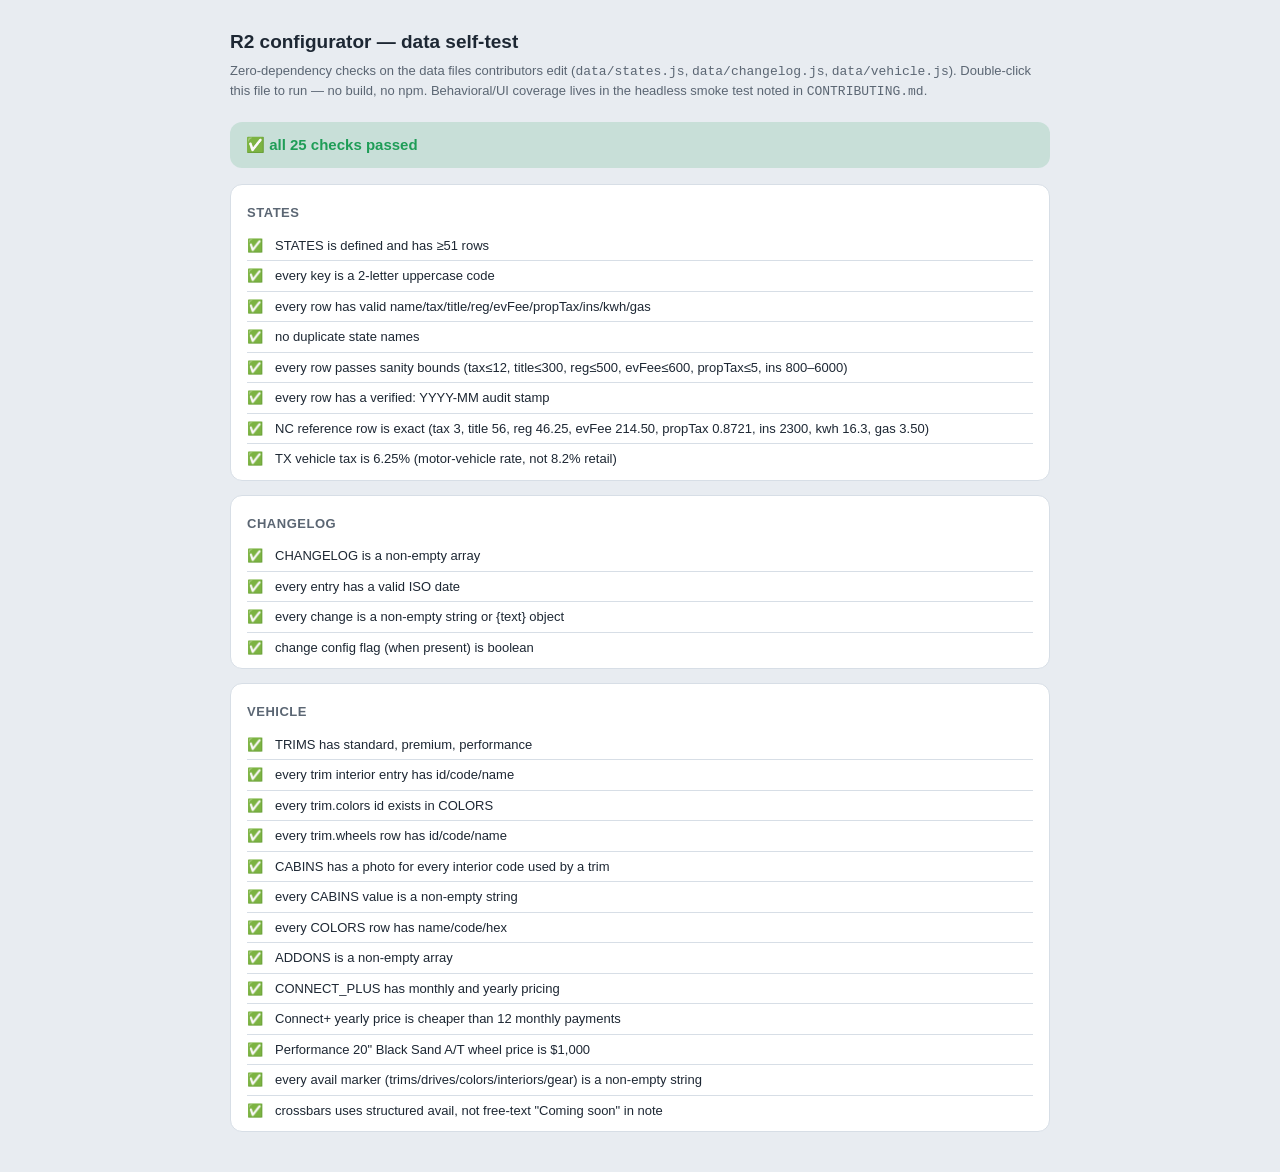
==== tests/selftest.html @ 48b09791 "Merge July 5 changelog into one section with inline "Config" tags Collapse the three 2026-07-05 entr" ====
<!doctype html>
<html lang="en">
<head>
<meta charset="utf-8">
<meta name="viewport" content="width=device-width, initial-scale=1">
<title>R2 configurator — data self-test</title>
<style>
  :root{--bg:#e8ecf1;--panel:#fff;--ink:#1d2733;--muted:#5b6673;--line:#d7dee6;--good:#1f9d57;--bad:#d6453f;--r:12px}
  @media (prefers-color-scheme:dark){:root{--bg:#0e1319;--panel:#161c24;--ink:#e6ecf2;--muted:#9aa7b4;--line:#2a333e;--good:#3cc274;--bad:#e8635d}}
  *{box-sizing:border-box}
  body{margin:0;background:var(--bg);color:var(--ink);font:14px/1.5 -apple-system,BlinkMacSystemFont,"Segoe UI",Roboto,Helvetica,Arial,sans-serif;padding:28px}
  .wrap{max-width:820px;margin:0 auto}
  h1{font-size:19px;margin:0 0 4px}
  .sub{color:var(--muted);font-size:13px;margin:0 0 20px}
  #summary{font-weight:700;font-size:15px;padding:12px 16px;border-radius:var(--r);margin-bottom:16px}
  #summary.ok{background:color-mix(in srgb,var(--good) 16%,transparent);color:var(--good)}
  #summary.bad{background:color-mix(in srgb,var(--bad) 16%,transparent);color:var(--bad)}
  .grp{background:var(--panel);border:1px solid var(--line);border-radius:var(--r);padding:6px 16px;margin-bottom:14px}
  .grp h2{font-size:13px;text-transform:uppercase;letter-spacing:.04em;color:var(--muted);margin:12px 0 8px}
  .row{display:flex;gap:10px;padding:5px 0;border-top:1px solid var(--line);font-size:13px}
  .row:first-of-type{border-top:none}
  .ic{flex:0 0 18px}
  .row.f .msg{color:var(--bad)}
  .msg small{color:var(--muted)}
</style>
</head>
<body>
<div class="wrap">
  <h1>R2 configurator — data self-test</h1>
  <p class="sub">Zero-dependency checks on the data files contributors edit (<code>data/states.js</code>, <code>data/changelog.js</code>, <code>data/vehicle.js</code>). Double-click this file to run — no build, no npm. Behavioral/UI coverage lives in the headless smoke test noted in <code>CONTRIBUTING.md</code>.</p>
  <div id="summary">Running…</div>
  <div id="out"></div>
</div>

<!-- Load the real data files as classic scripts (same as the app does) -->
<script src="../data/vehicle.js"></script>
<script src="../data/states.js"></script>
<script src="../data/changelog.js"></script>
<script>
(function(){
  var out=document.getElementById('out'), sum=document.getElementById('summary');
  var groups={}, pass=0, fail=0;
  function grp(name){ if(!groups[name]){ var d=document.createElement('div'); d.className='grp';
    var h=document.createElement('h2'); h.textContent=name; d.appendChild(h); out.appendChild(d); groups[name]=d; } return groups[name]; }
  function t(group, name, cond, detail){
    var okv=!!cond; okv?pass++:fail++;
    var r=document.createElement('div'); r.className='row'+(okv?'':' f');
    r.innerHTML='<span class="ic">'+(okv?'✅':'❌')+'</span><span class="msg">'+name+(detail&&!okv?' <small>['+detail+']</small>':'')+'</span>';
    grp(group).appendChild(r);
  }
  var isNum=function(x){return typeof x==='number'&&isFinite(x);};

  /* ---------- STATES (the crowdsourced PR surface) ---------- */
  try{
    var codes=Object.keys(STATES);
    t('States','STATES is defined and has ≥51 rows', typeof STATES==='object'&&codes.length>=51, codes.length+' rows');
    var badKey=codes.filter(function(c){return !/^[A-Z]{2}$/.test(c);});
    t('States','every key is a 2-letter uppercase code', badKey.length===0, badKey.join(','));
    var seenNames={}, dupes=[];
    var fieldFail=[];
    codes.forEach(function(c){
      var r=STATES[c]||{};
      var okFields = typeof r.name==='string'&&r.name.length>0 &&
        isNum(r.tax)&&r.tax>=0&&r.tax<=15 && isNum(r.title)&&r.title>=0 &&
        isNum(r.reg)&&r.reg>=0 && isNum(r.evFee)&&r.evFee>=0 &&
        isNum(r.propTax)&&r.propTax>=0 && isNum(r.ins)&&r.ins>0 &&
        isNum(r.kwh)&&r.kwh>=8&&r.kwh<=50 && isNum(r.gas)&&r.gas>=2&&r.gas<=7;
      if(!okFields) fieldFail.push(c);
      if(r.name){ if(seenNames[r.name]) dupes.push(r.name); seenNames[r.name]=1; }
    });
    t('States','every row has valid name/tax/title/reg/evFee/propTax/ins/kwh/gas', fieldFail.length===0, 'bad: '+fieldFail.join(','));
    t('States','no duplicate state names', dupes.length===0, dupes.join(','));
    /* cross-field sanity bounds — catch transposed digits from audits or drive-by PRs */
    var boundFail=codes.filter(function(c){var r=STATES[c]||{};
      return !(r.tax<=12 && r.title<=300 && r.reg<=500 && r.evFee<=600 && r.propTax<=5 && r.ins>=800 && r.ins<=6000);});
    t('States','every row passes sanity bounds (tax≤12, title≤300, reg≤500, evFee≤600, propTax≤5, ins 800–6000)', boundFail.length===0, 'bad: '+boundFail.join(','));
    var badVerified=codes.filter(function(c){return !/^\d{4}-(0[1-9]|1[0-2])$/.test((STATES[c]||{}).verified||'');});
    t('States','every row has a verified: YYYY-MM audit stamp', badVerified.length===0, 'bad: '+badVerified.join(','));
    var nc=STATES.NC||{};
    var ncOk = nc.tax===3 && nc.title===56 && nc.reg===46.25 && nc.evFee===214.50 && nc.propTax===0.8721 && nc.ins===2300 && nc.kwh===16.3 && nc.gas===3.50;
    t('States','NC reference row is exact (tax 3, title 56, reg 46.25, evFee 214.50, propTax 0.8721, ins 2300, kwh 16.3, gas 3.50)', ncOk, JSON.stringify(nc));
    var tx=STATES.TX||{};
    t('States','TX vehicle tax is 6.25% (motor-vehicle rate, not 8.2% retail)', tx.tax===6.25, JSON.stringify(tx));
  }catch(e){ t('States','STATES loaded without error', false, String(e)); }

  /* ---------- CHANGELOG ---------- */
  try{
    t('Changelog','CHANGELOG is a non-empty array', Array.isArray(CHANGELOG)&&CHANGELOG.length>=1, (CHANGELOG||[]).length+' entries');
    var badDate=[], badChanges=[], badBadge=[];
    var okChange=function(c){
      if(typeof c==='string') return !!c.trim();
      if(c&&typeof c==='object') return typeof c.text==='string'&&!!c.text.trim()&&(!('config' in c)||typeof c.config==='boolean');
      return false;
    };
    (CHANGELOG||[]).forEach(function(en,i){
      if(!/^\d{4}-\d{2}-\d{2}$/.test(en.date)||isNaN(new Date(en.date).getTime())) badDate.push(i);
      if(!Array.isArray(en.changes)||en.changes.length===0||en.changes.some(function(c){return !okChange(c);})) badChanges.push(i);
      if(en.changes&&en.changes.some(function(c){return c&&typeof c==='object'&&'config' in c&&typeof c.config!=='boolean';})) badBadge.push(i);
    });
    t('Changelog','every entry has a valid ISO date', badDate.length===0, 'idx '+badDate.join(','));
    t('Changelog','every change is a non-empty string or {text} object', badChanges.length===0, 'idx '+badChanges.join(','));
    t('Changelog','change config flag (when present) is boolean', badBadge.length===0, 'idx '+badBadge.join(','));
  }catch(e){ t('Changelog','CHANGELOG loaded without error', false, String(e)); }

  /* ---------- VEHICLE (trims / colors / wheels / interiors / cabins) ---------- */
  try{
    var trimKeys=Object.keys(TRIMS||{});
    t('Vehicle','TRIMS has standard, premium, performance', ['standard','premium','performance'].every(function(k){return TRIMS[k];}), trimKeys.join(','));
    var intMissingFields=[], colorMissing=[], wheelMissing=[], cabinMissing=[], usedIntCodes={};
    trimKeys.forEach(function(k){
      var tr=TRIMS[k]||{};
      (tr.interior||[]).forEach(function(io){
        if(!io.id||!io.code||!io.name) intMissingFields.push(k);
        if(io.code) usedIntCodes[io.code]=1;
      });
      (tr.colors||[]).forEach(function(id){ if(!COLORS[id]) colorMissing.push(k+':'+id); });
      (tr.wheels||[]).forEach(function(w){ if(!w.id||!w.code||!w.name) wheelMissing.push(k); });
    });
    t('Vehicle','every trim interior entry has id/code/name', intMissingFields.length===0, intMissingFields.join(','));
    t('Vehicle','every trim.colors id exists in COLORS', colorMissing.length===0, colorMissing.join(','));
    t('Vehicle','every trim.wheels row has id/code/name', wheelMissing.length===0, wheelMissing.join(','));
    Object.keys(usedIntCodes).forEach(function(code){ if(!CABINS[code]) cabinMissing.push(code); });
    t('Vehicle','CABINS has a photo for every interior code used by a trim', cabinMissing.length===0, 'missing '+cabinMissing.join(','));
    var cabinBad=Object.keys(CABINS||{}).filter(function(k){return typeof CABINS[k]!=='string'||!CABINS[k].trim();});
    t('Vehicle','every CABINS value is a non-empty string', cabinBad.length===0, cabinBad.join(','));
    var colorBad=Object.keys(COLORS||{}).filter(function(k){var c=COLORS[k];return !c.name||!c.code||!/^#/.test(c.hex||'');});
    t('Vehicle','every COLORS row has name/code/hex', colorBad.length===0, colorBad.join(','));
    t('Vehicle','ADDONS is a non-empty array', Array.isArray(ADDONS)&&ADDONS.length>=1, (ADDONS||[]).length+'');
    var cp=CONNECT_PLUS||{}, plans=cp.plans||{}, yearly=plans.yearly||{}, monthly=plans.monthly||{};
    t('Vehicle','CONNECT_PLUS has monthly and yearly pricing', cp.name==='Connect+' && isNum(monthly.price) && monthly.price>0 && isNum(yearly.price) && yearly.price>0, JSON.stringify(cp));
    t('Vehicle','Connect+ yearly price is cheaper than 12 monthly payments', yearly.price < monthly.price*12, JSON.stringify({monthly:monthly.price,yearly:yearly.price}));
    var blackSand=((TRIMS.performance||{}).wheels||[]).filter(function(w){return w.id==='20at'&&w.code==='20AT';})[0]||{};
    t('Vehicle','Performance 20" Black Sand A/T wheel price is $1,000', blackSand.price===1000, JSON.stringify(blackSand));
    /* availability pills — every `avail` marker is a non-empty string; crossbars carries the structured field, not free-text */
    var availBad=[];
    function chkAvail(where,av){ if(av!==undefined && (typeof av!=='string'||!av.trim())) availBad.push(where); }
    trimKeys.forEach(function(k){
      var tr=TRIMS[k]||{};
      chkAvail('TRIMS.'+k, tr.avail);
      (tr.drives||[]).forEach(function(d){ chkAvail('drive '+k+':'+d.id, d.avail); });
      (tr.interior||[]).forEach(function(io){ chkAvail('interior '+k+':'+io.id, io.avail); });
    });
    Object.keys(COLORS||{}).forEach(function(id){ chkAvail('COLORS.'+id, COLORS[id].avail); });
    var gearItems=[]; (CMP_ACCESSORIES||[]).forEach(function(g){ (g.items||[]).forEach(function(a){ gearItems.push(a); chkAvail('gear:'+a.id, a.avail); }); });
    t('Vehicle','every avail marker (trims/drives/colors/interiors/gear) is a non-empty string', availBad.length===0, availBad.join(','));
    var crossbars=gearItems.filter(function(a){return a.id==='crossbars';})[0]||{};
    t('Vehicle','crossbars uses structured avail, not free-text "Coming soon" in note', crossbars.avail==='Coming soon' && !/coming soon/i.test(crossbars.note||''), JSON.stringify({avail:crossbars.avail,note:crossbars.note}));
  }catch(e){ t('Vehicle','vehicle data loaded without error', false, String(e)); }

  var total=pass+fail;
  sum.className = fail? 'bad':'ok';
  sum.textContent = (fail? ('❌ '+fail+' of '+total+' checks FAILED') : ('✅ all '+total+' checks passed'));
  document.title = (fail?'FAIL ':'PASS ')+document.title;
})();
</script>
</body>
</html>
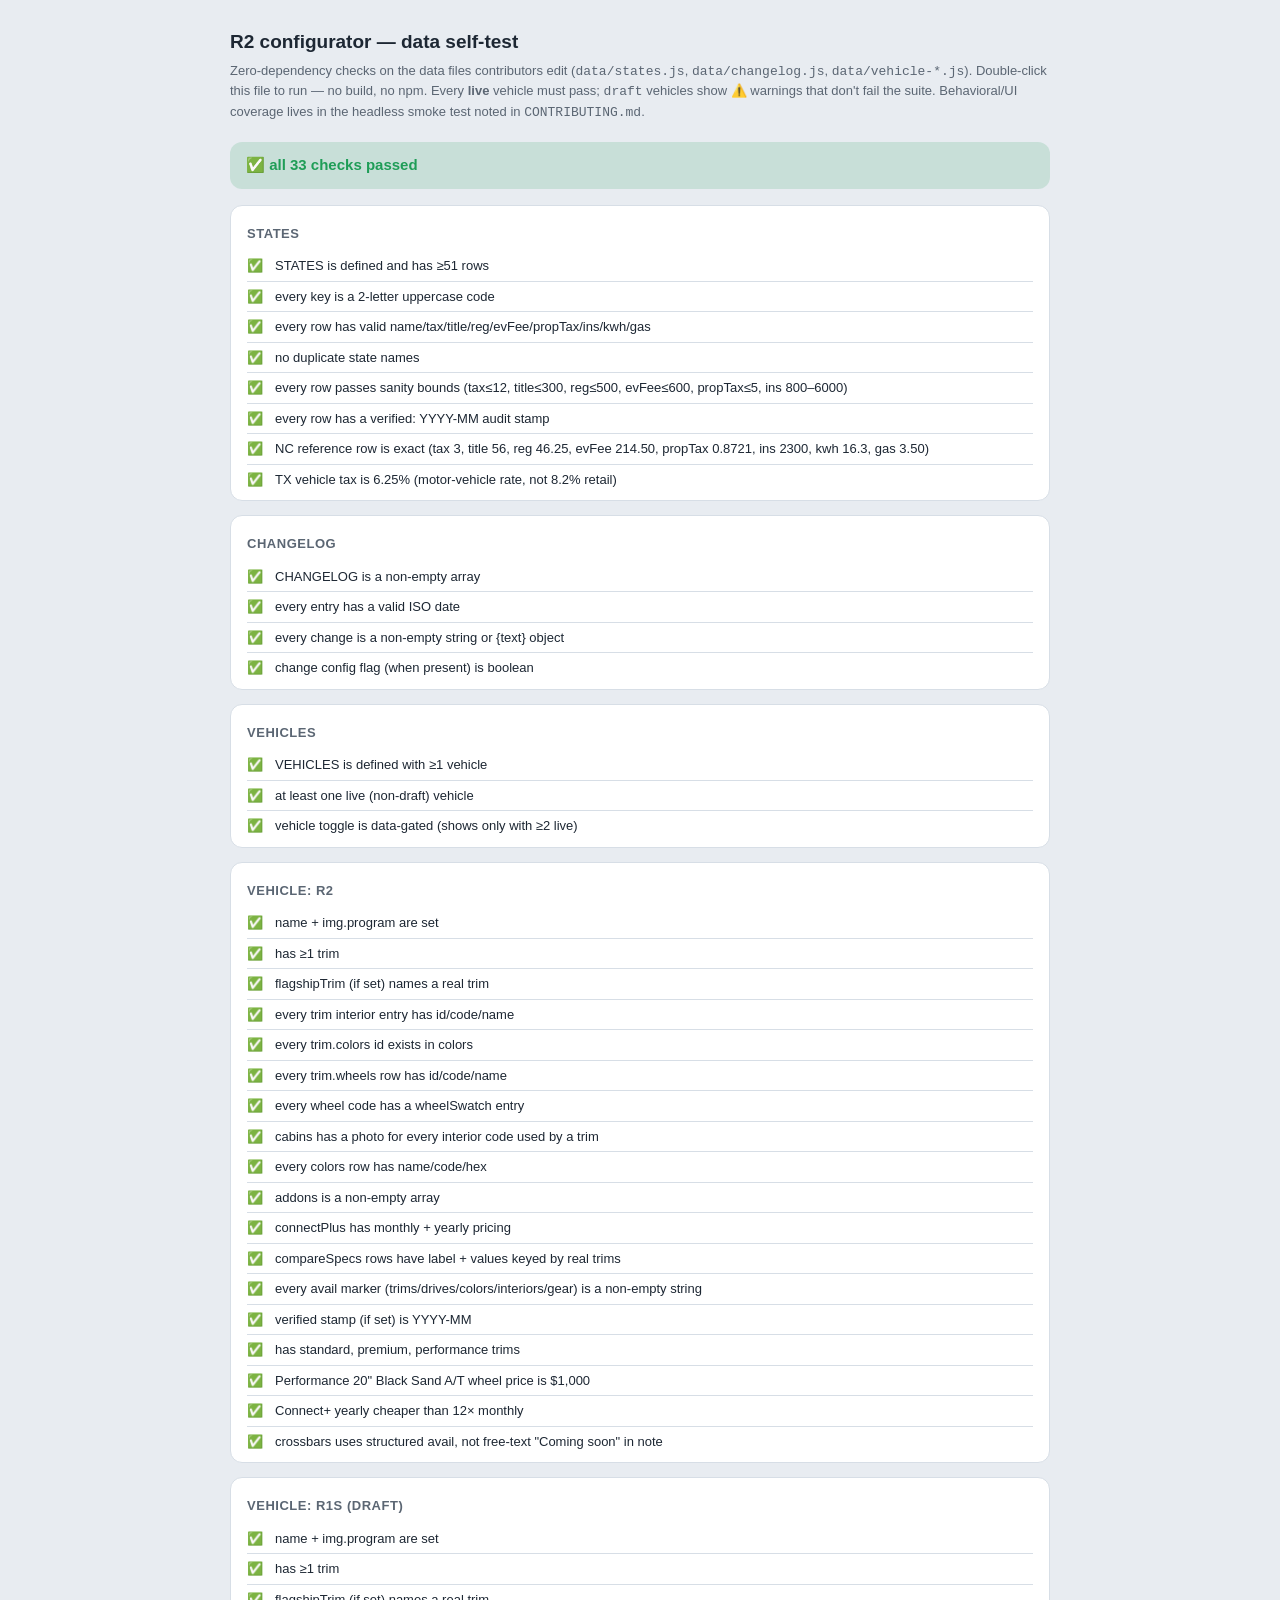
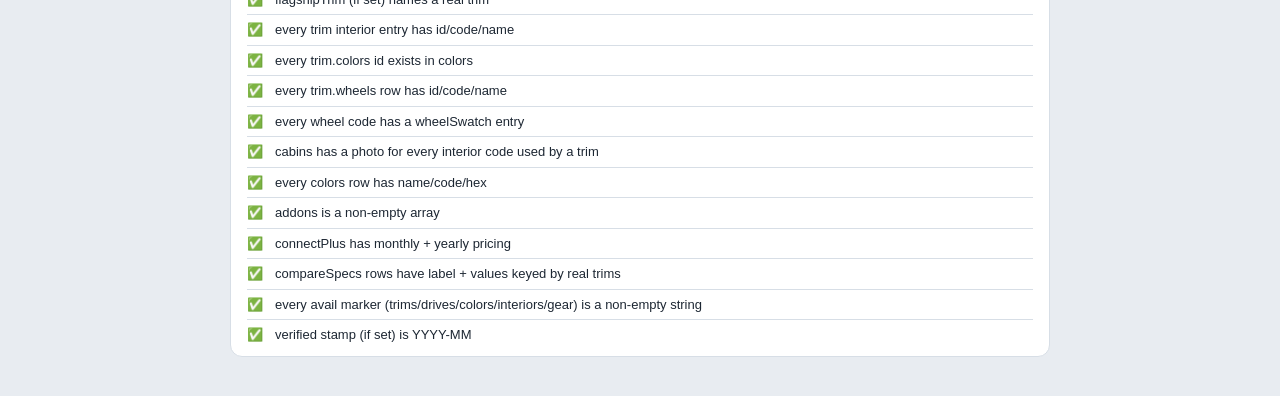
==== commit 39f307f5: "Add multi-vehicle support with a data-gated R2/R1S toggle Introduce a vehicle layer so the app can h" ====
--- a/tests/selftest.html
+++ b/tests/selftest.html
@@ -27,13 +27,14 @@
 <body>
 <div class="wrap">
   <h1>R2 configurator — data self-test</h1>
-  <p class="sub">Zero-dependency checks on the data files contributors edit (<code>data/states.js</code>, <code>data/changelog.js</code>, <code>data/vehicle.js</code>). Double-click this file to run — no build, no npm. Behavioral/UI coverage lives in the headless smoke test noted in <code>CONTRIBUTING.md</code>.</p>
+  <p class="sub">Zero-dependency checks on the data files contributors edit (<code>data/states.js</code>, <code>data/changelog.js</code>, <code>data/vehicle-*.js</code>). Double-click this file to run — no build, no npm. Every <b>live</b> vehicle must pass; <code>draft</code> vehicles show ⚠️ warnings that don't fail the suite. Behavioral/UI coverage lives in the headless smoke test noted in <code>CONTRIBUTING.md</code>.</p>
   <div id="summary">Running…</div>
   <div id="out"></div>
 </div>
 
 <!-- Load the real data files as classic scripts (same as the app does) -->
-<script src="../data/vehicle.js"></script>
+<script src="../data/vehicle-r2.js"></script>
+<script src="../data/vehicle-r1s.js"></script>
 <script src="../data/states.js"></script>
 <script src="../data/changelog.js"></script>
 <script>
@@ -49,6 +50,13 @@
     grp(group).appendChild(r);
   }
   var isNum=function(x){return typeof x==='number'&&isFinite(x);};
+  /* per-vehicle assert: draft vehicles surface failures as ⚠️ warnings that don't fail the suite */
+  function tv(group,name,cond,detail,isDraft){
+    if(!isDraft) return t(group,name,cond,detail);
+    var okv=!!cond; var r=document.createElement('div'); r.className='row';
+    r.innerHTML='<span class="ic">'+(okv?'✅':'⚠️')+'</span><span class="msg">'+name+(detail&&!okv?' <small>['+detail+' — draft, not counted]</small>':'')+'</span>';
+    grp(group).appendChild(r);
+  }
 
   /* ---------- STATES (the crowdsourced PR surface) ---------- */
   try{
@@ -102,50 +110,62 @@
     t('Changelog','change config flag (when present) is boolean', badBadge.length===0, 'idx '+badBadge.join(','));
   }catch(e){ t('Changelog','CHANGELOG loaded without error', false, String(e)); }
 
-  /* ---------- VEHICLE (trims / colors / wheels / interiors / cabins) ---------- */
+  /* ---------- VEHICLES (per-vehicle datasets: data/vehicle-*.js) ---------- */
   try{
-    var trimKeys=Object.keys(TRIMS||{});
-    t('Vehicle','TRIMS has standard, premium, performance', ['standard','premium','performance'].every(function(k){return TRIMS[k];}), trimKeys.join(','));
-    var intMissingFields=[], colorMissing=[], wheelMissing=[], cabinMissing=[], usedIntCodes={};
-    trimKeys.forEach(function(k){
-      var tr=TRIMS[k]||{};
-      (tr.interior||[]).forEach(function(io){
-        if(!io.id||!io.code||!io.name) intMissingFields.push(k);
-        if(io.code) usedIntCodes[io.code]=1;
+    t('Vehicles','VEHICLES is defined with ≥1 vehicle', typeof VEHICLES==='object'&&Object.keys(VEHICLES).length>=1, Object.keys(VEHICLES||{}).join(','));
+    var liveIds=Object.keys(VEHICLES||{}).filter(function(id){return !VEHICLES[id].draft;});
+    t('Vehicles','at least one live (non-draft) vehicle', liveIds.length>=1, liveIds.length+' live: '+liveIds.join(','));
+    t('Vehicles','vehicle toggle is data-gated (shows only with ≥2 live)', true, liveIds.length>=2?'toggle visible':'single vehicle → hidden');
+
+    Object.keys(VEHICLES||{}).forEach(function(id){
+      var V=VEHICLES[id], dft=!!V.draft, G='Vehicle: '+id+(dft?' (draft)':'');
+      var TR=V.trims||{}, COL=V.colors||{}, CAB=V.cabins||{}, ADD=V.addons||[], CP=V.connectPlus||{}, ACC=V.accessories||[], SW=V.wheelSwatch||{};
+      var trimKeys=Object.keys(TR);
+      tv(G,'name + img.program are set', typeof V.name==='string'&&!!V.name&&V.img&&typeof V.img.program==='string'&&!!V.img.program, JSON.stringify({name:V.name,program:V.img&&V.img.program}), dft);
+      tv(G,'has ≥1 trim', trimKeys.length>=1, trimKeys.join(','), dft);
+      tv(G,'flagshipTrim (if set) names a real trim', !V.flagshipTrim||!!TR[V.flagshipTrim], String(V.flagshipTrim), dft);
+      var intMissing=[], colorMissing=[], wheelMissing=[], swatchMissing=[], usedInt={};
+      trimKeys.forEach(function(k){
+        var tr=TR[k]||{};
+        (tr.interior||[]).forEach(function(io){ if(!io.id||!io.code||!io.name) intMissing.push(k+':'+(io.id||'?')); if(io.code) usedInt[io.code]=1; });
+        (tr.colors||[]).forEach(function(cid){ if(!COL[cid]) colorMissing.push(k+':'+cid); });
+        (tr.wheels||[]).forEach(function(w){ if(!w.id||!w.code||!w.name) wheelMissing.push(k+':'+(w.id||'?')); if(w.code&&!SW[w.code]) swatchMissing.push(k+':'+w.code); });
       });
-      (tr.colors||[]).forEach(function(id){ if(!COLORS[id]) colorMissing.push(k+':'+id); });
-      (tr.wheels||[]).forEach(function(w){ if(!w.id||!w.code||!w.name) wheelMissing.push(k); });
+      tv(G,'every trim interior entry has id/code/name', intMissing.length===0, intMissing.join(','), dft);
+      tv(G,'every trim.colors id exists in colors', colorMissing.length===0, colorMissing.join(','), dft);
+      tv(G,'every trim.wheels row has id/code/name', wheelMissing.length===0, wheelMissing.join(','), dft);
+      tv(G,'every wheel code has a wheelSwatch entry', swatchMissing.length===0, swatchMissing.join(','), dft);
+      var cabinMissing=[]; Object.keys(usedInt).forEach(function(code){ if(!CAB[code]) cabinMissing.push(code); });
+      tv(G,'cabins has a photo for every interior code used by a trim', cabinMissing.length===0, 'missing '+cabinMissing.join(','), dft);
+      var colorBad=Object.keys(COL).filter(function(k){var c=COL[k];return !c.name||!c.code||!/^#/.test(c.hex||'');});
+      tv(G,'every colors row has name/code/hex', colorBad.length===0, colorBad.join(','), dft);
+      tv(G,'addons is a non-empty array', Array.isArray(ADD)&&ADD.length>=1, ADD.length+'', dft);
+      var plans=CP.plans||{}, yearly=plans.yearly||{}, monthly=plans.monthly||{};
+      tv(G,'connectPlus has monthly + yearly pricing', isNum(monthly.price)&&monthly.price>0&&isNum(yearly.price)&&yearly.price>0, JSON.stringify({m:monthly.price,y:yearly.price}), dft);
+      var specBad=[];
+      (V.compareSpecs||[]).forEach(function(r){ if(!r.label||!r.values){specBad.push('shape');return;} Object.keys(r.values).forEach(function(k){ if(!TR[k]) specBad.push(r.label+':'+k); }); });
+      tv(G,'compareSpecs rows have label + values keyed by real trims', specBad.length===0, specBad.join(','), dft);
+      var availBad=[];
+      function chkAvail(where,av){ if(av!==undefined && (typeof av!=='string'||!av.trim())) availBad.push(where); }
+      trimKeys.forEach(function(k){ var tr=TR[k]||{}; chkAvail('trim '+k,tr.avail); (tr.drives||[]).forEach(function(d){chkAvail('drive '+k+':'+d.id,d.avail);}); (tr.interior||[]).forEach(function(io){chkAvail('int '+k+':'+io.id,io.avail);}); });
+      Object.keys(COL).forEach(function(cid){ chkAvail('color '+cid, COL[cid].avail); });
+      ACC.forEach(function(g){ (g.items||[]).forEach(function(a){ chkAvail('gear '+a.id,a.avail); }); });
+      tv(G,'every avail marker (trims/drives/colors/interiors/gear) is a non-empty string', availBad.length===0, availBad.join(','), dft);
+      tv(G,'verified stamp (if set) is YYYY-MM', !V.verified||/^\d{4}-(0[1-9]|1[0-2])$/.test(V.verified), String(V.verified), dft);
     });
-    t('Vehicle','every trim interior entry has id/code/name', intMissingFields.length===0, intMissingFields.join(','));
-    t('Vehicle','every trim.colors id exists in COLORS', colorMissing.length===0, colorMissing.join(','));
-    t('Vehicle','every trim.wheels row has id/code/name', wheelMissing.length===0, wheelMissing.join(','));
-    Object.keys(usedIntCodes).forEach(function(code){ if(!CABINS[code]) cabinMissing.push(code); });
-    t('Vehicle','CABINS has a photo for every interior code used by a trim', cabinMissing.length===0, 'missing '+cabinMissing.join(','));
-    var cabinBad=Object.keys(CABINS||{}).filter(function(k){return typeof CABINS[k]!=='string'||!CABINS[k].trim();});
-    t('Vehicle','every CABINS value is a non-empty string', cabinBad.length===0, cabinBad.join(','));
-    var colorBad=Object.keys(COLORS||{}).filter(function(k){var c=COLORS[k];return !c.name||!c.code||!/^#/.test(c.hex||'');});
-    t('Vehicle','every COLORS row has name/code/hex', colorBad.length===0, colorBad.join(','));
-    t('Vehicle','ADDONS is a non-empty array', Array.isArray(ADDONS)&&ADDONS.length>=1, (ADDONS||[]).length+'');
-    var cp=CONNECT_PLUS||{}, plans=cp.plans||{}, yearly=plans.yearly||{}, monthly=plans.monthly||{};
-    t('Vehicle','CONNECT_PLUS has monthly and yearly pricing', cp.name==='Connect+' && isNum(monthly.price) && monthly.price>0 && isNum(yearly.price) && yearly.price>0, JSON.stringify(cp));
-    t('Vehicle','Connect+ yearly price is cheaper than 12 monthly payments', yearly.price < monthly.price*12, JSON.stringify({monthly:monthly.price,yearly:yearly.price}));
-    var blackSand=((TRIMS.performance||{}).wheels||[]).filter(function(w){return w.id==='20at'&&w.code==='20AT';})[0]||{};
-    t('Vehicle','Performance 20" Black Sand A/T wheel price is $1,000', blackSand.price===1000, JSON.stringify(blackSand));
-    /* availability pills — every `avail` marker is a non-empty string; crossbars carries the structured field, not free-text */
-    var availBad=[];
-    function chkAvail(where,av){ if(av!==undefined && (typeof av!=='string'||!av.trim())) availBad.push(where); }
-    trimKeys.forEach(function(k){
-      var tr=TRIMS[k]||{};
-      chkAvail('TRIMS.'+k, tr.avail);
-      (tr.drives||[]).forEach(function(d){ chkAvail('drive '+k+':'+d.id, d.avail); });
-      (tr.interior||[]).forEach(function(io){ chkAvail('interior '+k+':'+io.id, io.avail); });
-    });
-    Object.keys(COLORS||{}).forEach(function(id){ chkAvail('COLORS.'+id, COLORS[id].avail); });
-    var gearItems=[]; (CMP_ACCESSORIES||[]).forEach(function(g){ (g.items||[]).forEach(function(a){ gearItems.push(a); chkAvail('gear:'+a.id, a.avail); }); });
-    t('Vehicle','every avail marker (trims/drives/colors/interiors/gear) is a non-empty string', availBad.length===0, availBad.join(','));
-    var crossbars=gearItems.filter(function(a){return a.id==='crossbars';})[0]||{};
-    t('Vehicle','crossbars uses structured avail, not free-text "Coming soon" in note', crossbars.avail==='Coming soon' && !/coming soon/i.test(crossbars.note||''), JSON.stringify({avail:crossbars.avail,note:crossbars.note}));
-  }catch(e){ t('Vehicle','vehicle data loaded without error', false, String(e)); }
+
+    /* R2-specific value checks (the reference dataset) */
+    if(VEHICLES.r2 && !VEHICLES.r2.draft){
+      var r2=VEHICLES.r2, R2T=r2.trims||{};
+      t('Vehicle: r2','has standard, premium, performance trims', ['standard','premium','performance'].every(function(k){return R2T[k];}), Object.keys(R2T).join(','));
+      var blackSand=((R2T.performance||{}).wheels||[]).filter(function(w){return w.id==='20at'&&w.code==='20AT';})[0]||{};
+      t('Vehicle: r2','Performance 20" Black Sand A/T wheel price is $1,000', blackSand.price===1000, JSON.stringify(blackSand));
+      t('Vehicle: r2','Connect+ yearly cheaper than 12× monthly', (((r2.connectPlus||{}).plans||{}).yearly||{}).price < ((((r2.connectPlus||{}).plans||{}).monthly||{}).price*12), '');
+      var cross=[]; (r2.accessories||[]).forEach(function(g){(g.items||[]).forEach(function(a){if(a.id==='crossbars')cross.push(a);});});
+      var cb=cross[0]||{};
+      t('Vehicle: r2','crossbars uses structured avail, not free-text "Coming soon" in note', cb.avail==='Coming soon' && !/coming soon/i.test(cb.note||''), JSON.stringify({avail:cb.avail,note:cb.note}));
+    }
+  }catch(e){ t('Vehicles','vehicle data loaded without error', false, String(e)); }
 
   var total=pass+fail;
   sum.className = fail? 'bad':'ok';
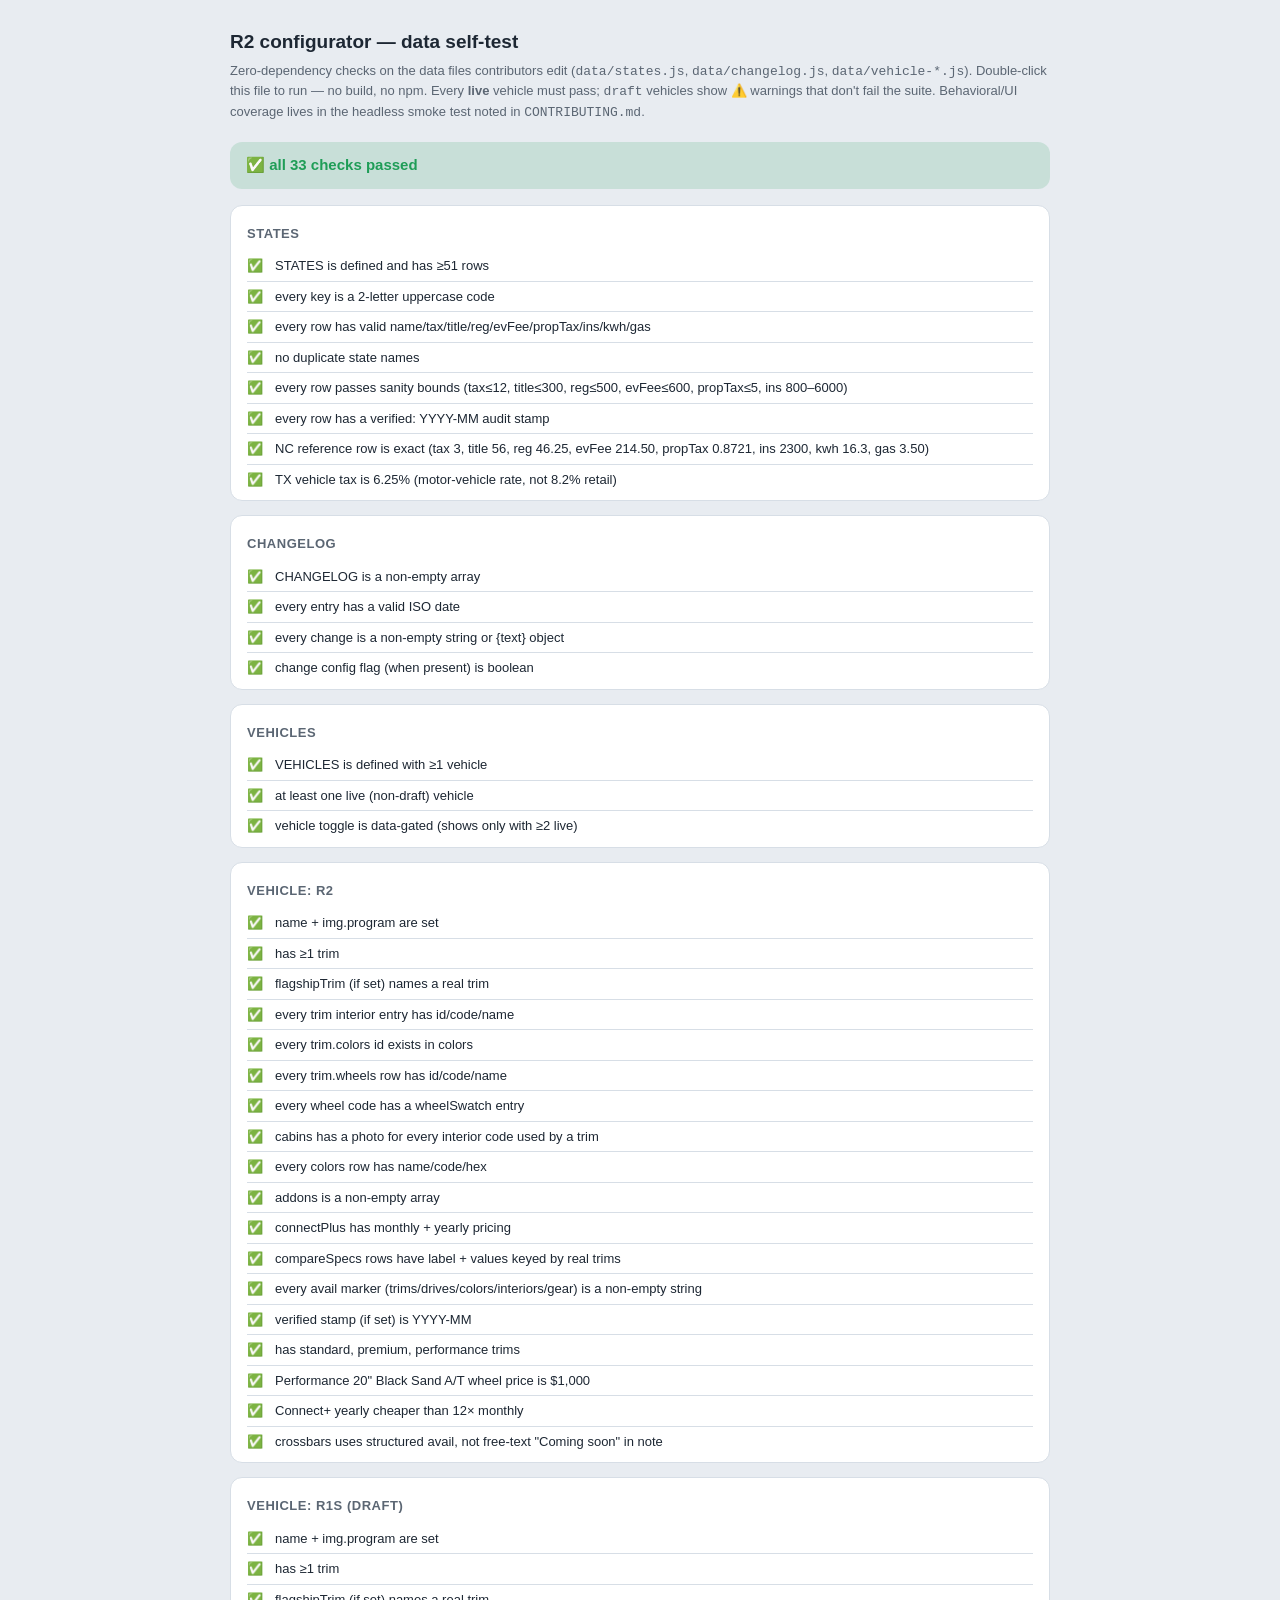
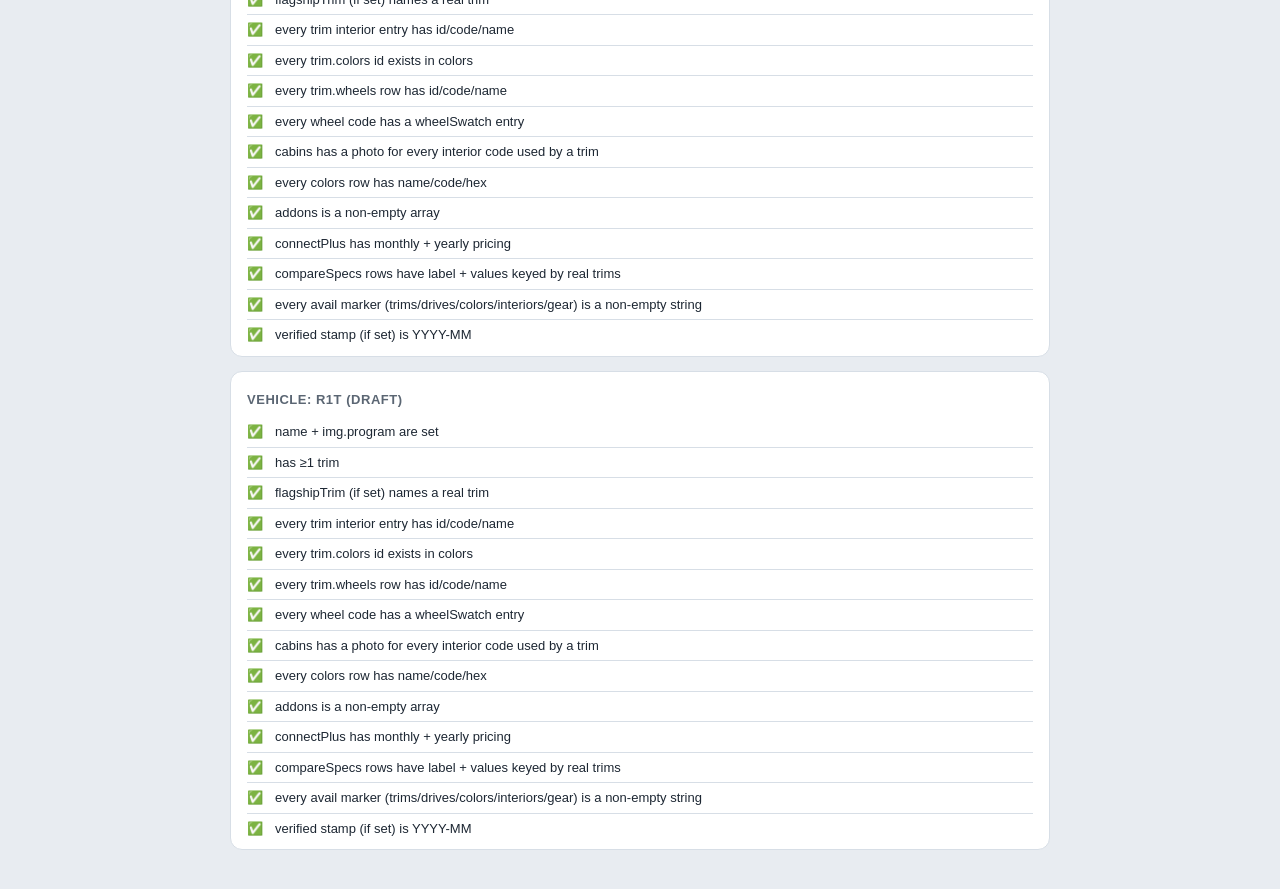
==== commit 327ca817: "Initial R1S R1T addition" ====
--- a/tests/selftest.html
+++ b/tests/selftest.html
@@ -35,6 +35,7 @@
 <!-- Load the real data files as classic scripts (same as the app does) -->
 <script src="../data/vehicle-r2.js"></script>
 <script src="../data/vehicle-r1s.js"></script>
+<script src="../data/vehicle-r1t.js"></script>
 <script src="../data/states.js"></script>
 <script src="../data/changelog.js"></script>
 <script>
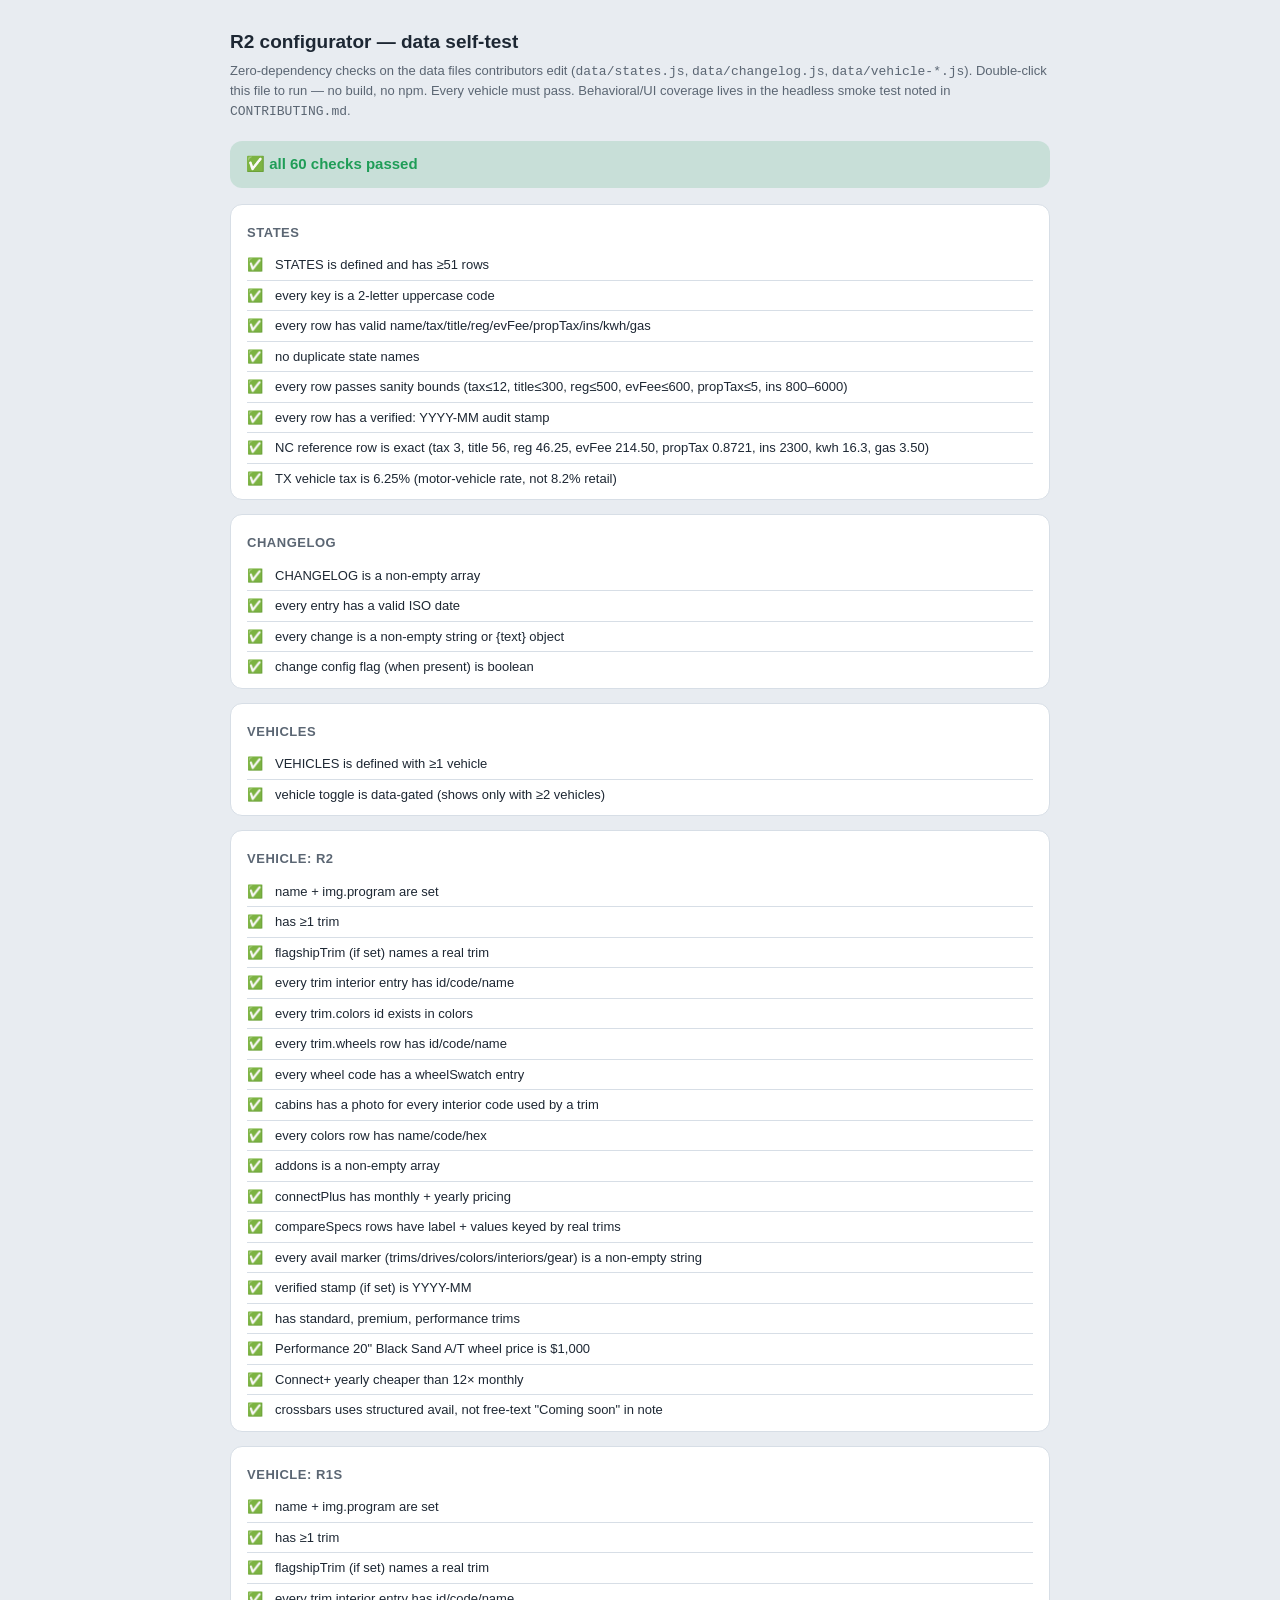
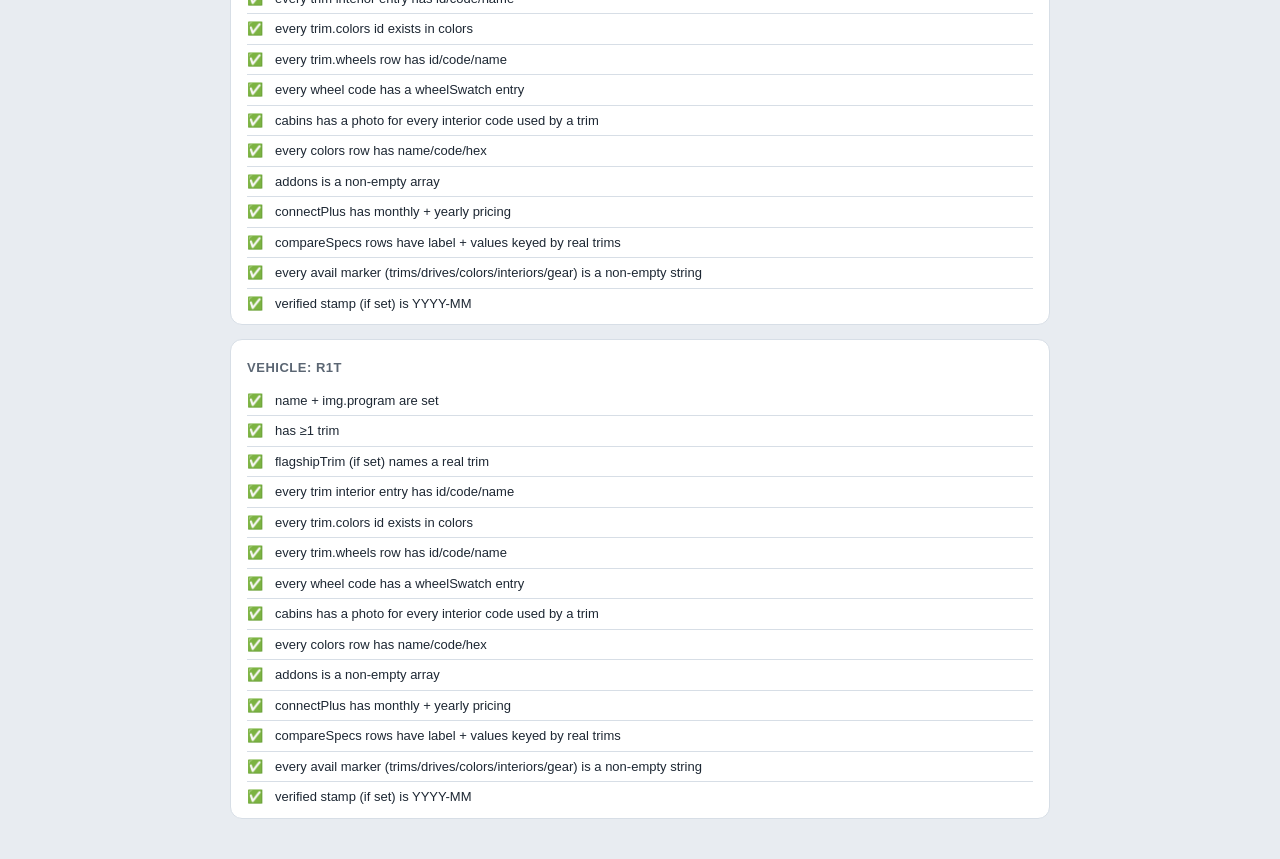
==== commit f139eb50: "R1T/R1S vehicles added with images" ====
--- a/tests/selftest.html
+++ b/tests/selftest.html
@@ -27,7 +27,7 @@
 <body>
 <div class="wrap">
   <h1>R2 configurator — data self-test</h1>
-  <p class="sub">Zero-dependency checks on the data files contributors edit (<code>data/states.js</code>, <code>data/changelog.js</code>, <code>data/vehicle-*.js</code>). Double-click this file to run — no build, no npm. Every <b>live</b> vehicle must pass; <code>draft</code> vehicles show ⚠️ warnings that don't fail the suite. Behavioral/UI coverage lives in the headless smoke test noted in <code>CONTRIBUTING.md</code>.</p>
+  <p class="sub">Zero-dependency checks on the data files contributors edit (<code>data/states.js</code>, <code>data/changelog.js</code>, <code>data/vehicle-*.js</code>). Double-click this file to run — no build, no npm. Every vehicle must pass. Behavioral/UI coverage lives in the headless smoke test noted in <code>CONTRIBUTING.md</code>.</p>
   <div id="summary">Running…</div>
   <div id="out"></div>
 </div>
@@ -51,13 +51,6 @@
     grp(group).appendChild(r);
   }
   var isNum=function(x){return typeof x==='number'&&isFinite(x);};
-  /* per-vehicle assert: draft vehicles surface failures as ⚠️ warnings that don't fail the suite */
-  function tv(group,name,cond,detail,isDraft){
-    if(!isDraft) return t(group,name,cond,detail);
-    var okv=!!cond; var r=document.createElement('div'); r.className='row';
-    r.innerHTML='<span class="ic">'+(okv?'✅':'⚠️')+'</span><span class="msg">'+name+(detail&&!okv?' <small>['+detail+' — draft, not counted]</small>':'')+'</span>';
-    grp(group).appendChild(r);
-  }
 
   /* ---------- STATES (the crowdsourced PR surface) ---------- */
   try{
@@ -114,17 +107,15 @@
   /* ---------- VEHICLES (per-vehicle datasets: data/vehicle-*.js) ---------- */
   try{
     t('Vehicles','VEHICLES is defined with ≥1 vehicle', typeof VEHICLES==='object'&&Object.keys(VEHICLES).length>=1, Object.keys(VEHICLES||{}).join(','));
-    var liveIds=Object.keys(VEHICLES||{}).filter(function(id){return !VEHICLES[id].draft;});
-    t('Vehicles','at least one live (non-draft) vehicle', liveIds.length>=1, liveIds.length+' live: '+liveIds.join(','));
-    t('Vehicles','vehicle toggle is data-gated (shows only with ≥2 live)', true, liveIds.length>=2?'toggle visible':'single vehicle → hidden');
+    t('Vehicles','vehicle toggle is data-gated (shows only with ≥2 vehicles)', true, Object.keys(VEHICLES||{}).length>=2?'toggle visible':'single vehicle → hidden');
 
     Object.keys(VEHICLES||{}).forEach(function(id){
-      var V=VEHICLES[id], dft=!!V.draft, G='Vehicle: '+id+(dft?' (draft)':'');
+      var V=VEHICLES[id], G='Vehicle: '+id;
       var TR=V.trims||{}, COL=V.colors||{}, CAB=V.cabins||{}, ADD=V.addons||[], CP=V.connectPlus||{}, ACC=V.accessories||[], SW=V.wheelSwatch||{};
       var trimKeys=Object.keys(TR);
-      tv(G,'name + img.program are set', typeof V.name==='string'&&!!V.name&&V.img&&typeof V.img.program==='string'&&!!V.img.program, JSON.stringify({name:V.name,program:V.img&&V.img.program}), dft);
-      tv(G,'has ≥1 trim', trimKeys.length>=1, trimKeys.join(','), dft);
-      tv(G,'flagshipTrim (if set) names a real trim', !V.flagshipTrim||!!TR[V.flagshipTrim], String(V.flagshipTrim), dft);
+      t(G,'name + img.program are set', typeof V.name==='string'&&!!V.name&&V.img&&typeof V.img.program==='string'&&!!V.img.program, JSON.stringify({name:V.name,program:V.img&&V.img.program}));
+      t(G,'has ≥1 trim', trimKeys.length>=1, trimKeys.join(','));
+      t(G,'flagshipTrim (if set) names a real trim', !V.flagshipTrim||!!TR[V.flagshipTrim], String(V.flagshipTrim));
       var intMissing=[], colorMissing=[], wheelMissing=[], swatchMissing=[], usedInt={};
       trimKeys.forEach(function(k){
         var tr=TR[k]||{};
@@ -132,31 +123,31 @@
         (tr.colors||[]).forEach(function(cid){ if(!COL[cid]) colorMissing.push(k+':'+cid); });
         (tr.wheels||[]).forEach(function(w){ if(!w.id||!w.code||!w.name) wheelMissing.push(k+':'+(w.id||'?')); if(w.code&&!SW[w.code]) swatchMissing.push(k+':'+w.code); });
       });
-      tv(G,'every trim interior entry has id/code/name', intMissing.length===0, intMissing.join(','), dft);
-      tv(G,'every trim.colors id exists in colors', colorMissing.length===0, colorMissing.join(','), dft);
-      tv(G,'every trim.wheels row has id/code/name', wheelMissing.length===0, wheelMissing.join(','), dft);
-      tv(G,'every wheel code has a wheelSwatch entry', swatchMissing.length===0, swatchMissing.join(','), dft);
+      t(G,'every trim interior entry has id/code/name', intMissing.length===0, intMissing.join(','));
+      t(G,'every trim.colors id exists in colors', colorMissing.length===0, colorMissing.join(','));
+      t(G,'every trim.wheels row has id/code/name', wheelMissing.length===0, wheelMissing.join(','));
+      t(G,'every wheel code has a wheelSwatch entry', swatchMissing.length===0, swatchMissing.join(','));
       var cabinMissing=[]; Object.keys(usedInt).forEach(function(code){ if(!CAB[code]) cabinMissing.push(code); });
-      tv(G,'cabins has a photo for every interior code used by a trim', cabinMissing.length===0, 'missing '+cabinMissing.join(','), dft);
+      t(G,'cabins has a photo for every interior code used by a trim', cabinMissing.length===0, 'missing '+cabinMissing.join(','));
       var colorBad=Object.keys(COL).filter(function(k){var c=COL[k];return !c.name||!c.code||!/^#/.test(c.hex||'');});
-      tv(G,'every colors row has name/code/hex', colorBad.length===0, colorBad.join(','), dft);
-      tv(G,'addons is a non-empty array', Array.isArray(ADD)&&ADD.length>=1, ADD.length+'', dft);
+      t(G,'every colors row has name/code/hex', colorBad.length===0, colorBad.join(','));
+      t(G,'addons is a non-empty array', Array.isArray(ADD)&&ADD.length>=1, ADD.length+'');
       var plans=CP.plans||{}, yearly=plans.yearly||{}, monthly=plans.monthly||{};
-      tv(G,'connectPlus has monthly + yearly pricing', isNum(monthly.price)&&monthly.price>0&&isNum(yearly.price)&&yearly.price>0, JSON.stringify({m:monthly.price,y:yearly.price}), dft);
+      t(G,'connectPlus has monthly + yearly pricing', isNum(monthly.price)&&monthly.price>0&&isNum(yearly.price)&&yearly.price>0, JSON.stringify({m:monthly.price,y:yearly.price}));
       var specBad=[];
       (V.compareSpecs||[]).forEach(function(r){ if(!r.label||!r.values){specBad.push('shape');return;} Object.keys(r.values).forEach(function(k){ if(!TR[k]) specBad.push(r.label+':'+k); }); });
-      tv(G,'compareSpecs rows have label + values keyed by real trims', specBad.length===0, specBad.join(','), dft);
+      t(G,'compareSpecs rows have label + values keyed by real trims', specBad.length===0, specBad.join(','));
       var availBad=[];
       function chkAvail(where,av){ if(av!==undefined && (typeof av!=='string'||!av.trim())) availBad.push(where); }
       trimKeys.forEach(function(k){ var tr=TR[k]||{}; chkAvail('trim '+k,tr.avail); (tr.drives||[]).forEach(function(d){chkAvail('drive '+k+':'+d.id,d.avail);}); (tr.interior||[]).forEach(function(io){chkAvail('int '+k+':'+io.id,io.avail);}); });
       Object.keys(COL).forEach(function(cid){ chkAvail('color '+cid, COL[cid].avail); });
       ACC.forEach(function(g){ (g.items||[]).forEach(function(a){ chkAvail('gear '+a.id,a.avail); }); });
-      tv(G,'every avail marker (trims/drives/colors/interiors/gear) is a non-empty string', availBad.length===0, availBad.join(','), dft);
-      tv(G,'verified stamp (if set) is YYYY-MM', !V.verified||/^\d{4}-(0[1-9]|1[0-2])$/.test(V.verified), String(V.verified), dft);
+      t(G,'every avail marker (trims/drives/colors/interiors/gear) is a non-empty string', availBad.length===0, availBad.join(','));
+      t(G,'verified stamp (if set) is YYYY-MM', !V.verified||/^\d{4}-(0[1-9]|1[0-2])$/.test(V.verified), String(V.verified));
     });
 
     /* R2-specific value checks (the reference dataset) */
-    if(VEHICLES.r2 && !VEHICLES.r2.draft){
+    if(VEHICLES.r2){
       var r2=VEHICLES.r2, R2T=r2.trims||{};
       t('Vehicle: r2','has standard, premium, performance trims', ['standard','premium','performance'].every(function(k){return R2T[k];}), Object.keys(R2T).join(','));
       var blackSand=((R2T.performance||{}).wheels||[]).filter(function(w){return w.id==='20at'&&w.code==='20AT';})[0]||{};
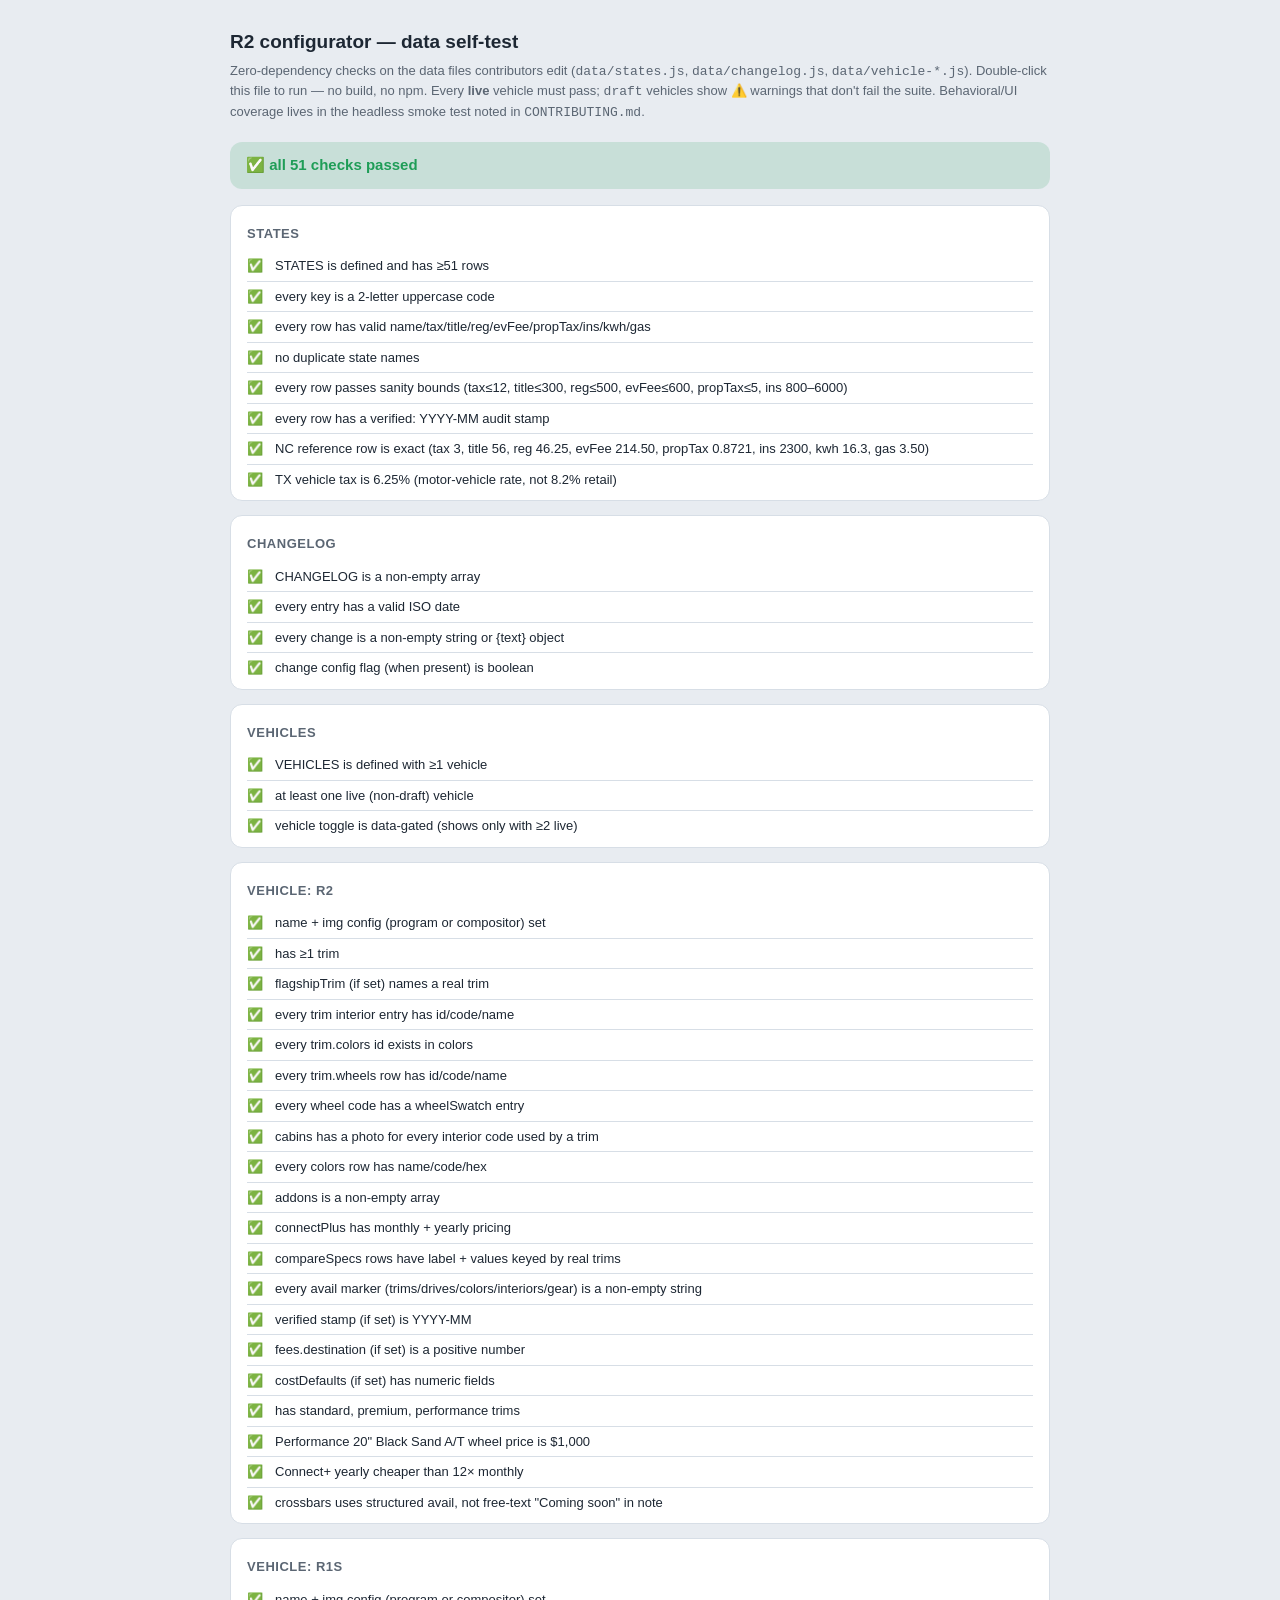
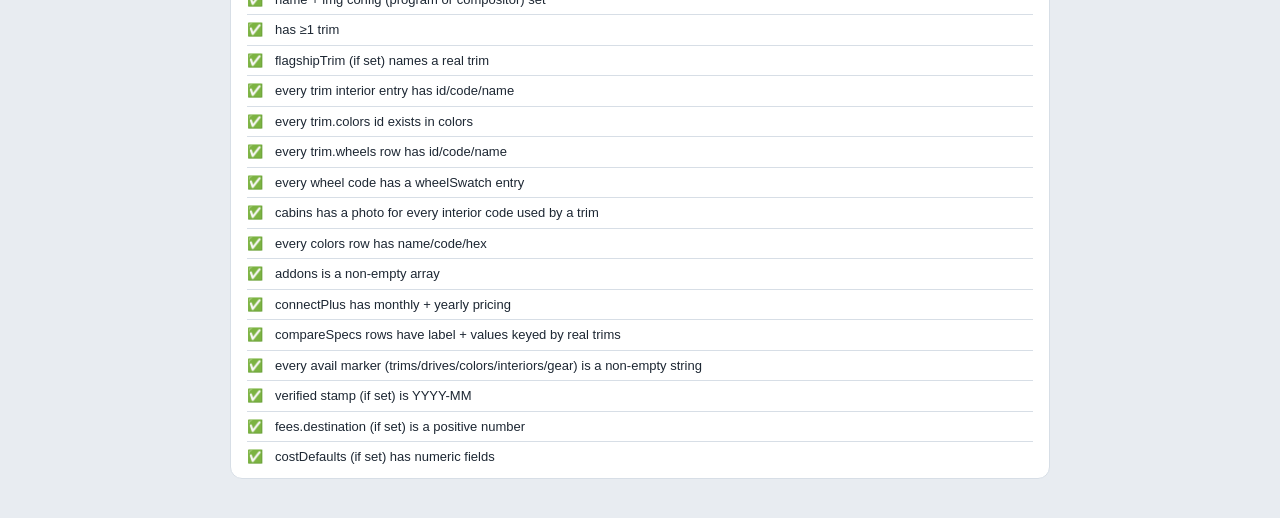
==== commit 14ca3f8a: "App plumbing for R1 vehicles: compositor renders, per-vehicle fees and financing defaults Ported fro" ====
--- a/tests/selftest.html
+++ b/tests/selftest.html
@@ -27,7 +27,7 @@
 <body>
 <div class="wrap">
   <h1>R2 configurator — data self-test</h1>
-  <p class="sub">Zero-dependency checks on the data files contributors edit (<code>data/states.js</code>, <code>data/changelog.js</code>, <code>data/vehicle-*.js</code>). Double-click this file to run — no build, no npm. Every vehicle must pass. Behavioral/UI coverage lives in the headless smoke test noted in <code>CONTRIBUTING.md</code>.</p>
+  <p class="sub">Zero-dependency checks on the data files contributors edit (<code>data/states.js</code>, <code>data/changelog.js</code>, <code>data/vehicle-*.js</code>). Double-click this file to run — no build, no npm. Every <b>live</b> vehicle must pass; <code>draft</code> vehicles show ⚠️ warnings that don't fail the suite. Behavioral/UI coverage lives in the headless smoke test noted in <code>CONTRIBUTING.md</code>.</p>
   <div id="summary">Running…</div>
   <div id="out"></div>
 </div>
@@ -35,7 +35,6 @@
 <!-- Load the real data files as classic scripts (same as the app does) -->
 <script src="../data/vehicle-r2.js"></script>
 <script src="../data/vehicle-r1s.js"></script>
-<script src="../data/vehicle-r1t.js"></script>
 <script src="../data/states.js"></script>
 <script src="../data/changelog.js"></script>
 <script>
@@ -51,6 +50,13 @@
     grp(group).appendChild(r);
   }
   var isNum=function(x){return typeof x==='number'&&isFinite(x);};
+  /* per-vehicle assert: draft vehicles surface failures as ⚠️ warnings that don't fail the suite */
+  function tv(group,name,cond,detail,isDraft){
+    if(!isDraft) return t(group,name,cond,detail);
+    var okv=!!cond; var r=document.createElement('div'); r.className='row';
+    r.innerHTML='<span class="ic">'+(okv?'✅':'⚠️')+'</span><span class="msg">'+name+(detail&&!okv?' <small>['+detail+' — draft, not counted]</small>':'')+'</span>';
+    grp(group).appendChild(r);
+  }
 
   /* ---------- STATES (the crowdsourced PR surface) ---------- */
   try{
@@ -107,15 +113,17 @@
   /* ---------- VEHICLES (per-vehicle datasets: data/vehicle-*.js) ---------- */
   try{
     t('Vehicles','VEHICLES is defined with ≥1 vehicle', typeof VEHICLES==='object'&&Object.keys(VEHICLES).length>=1, Object.keys(VEHICLES||{}).join(','));
-    t('Vehicles','vehicle toggle is data-gated (shows only with ≥2 vehicles)', true, Object.keys(VEHICLES||{}).length>=2?'toggle visible':'single vehicle → hidden');
+    var liveIds=Object.keys(VEHICLES||{}).filter(function(id){return !VEHICLES[id].draft;});
+    t('Vehicles','at least one live (non-draft) vehicle', liveIds.length>=1, liveIds.length+' live: '+liveIds.join(','));
+    t('Vehicles','vehicle toggle is data-gated (shows only with ≥2 live)', true, liveIds.length>=2?'toggle visible':'single vehicle → hidden');
 
     Object.keys(VEHICLES||{}).forEach(function(id){
-      var V=VEHICLES[id], G='Vehicle: '+id;
+      var V=VEHICLES[id], dft=!!V.draft, G='Vehicle: '+id+(dft?' (draft)':'');
       var TR=V.trims||{}, COL=V.colors||{}, CAB=V.cabins||{}, ADD=V.addons||[], CP=V.connectPlus||{}, ACC=V.accessories||[], SW=V.wheelSwatch||{};
       var trimKeys=Object.keys(TR);
-      t(G,'name + img.program are set', typeof V.name==='string'&&!!V.name&&V.img&&typeof V.img.program==='string'&&!!V.img.program, JSON.stringify({name:V.name,program:V.img&&V.img.program}));
-      t(G,'has ≥1 trim', trimKeys.length>=1, trimKeys.join(','));
-      t(G,'flagshipTrim (if set) names a real trim', !V.flagshipTrim||!!TR[V.flagshipTrim], String(V.flagshipTrim));
+      tv(G,'name + img config (program or compositor) set', typeof V.name==='string'&&!!V.name&&V.img&&((typeof V.img.program==='string'&&!!V.img.program)||(typeof V.img.compositor==='string'&&!!V.img.compositor)), JSON.stringify({name:V.name,program:V.img&&V.img.program,compositor:V.img&&V.img.compositor}), dft);
+      tv(G,'has ≥1 trim', trimKeys.length>=1, trimKeys.join(','), dft);
+      tv(G,'flagshipTrim (if set) names a real trim', !V.flagshipTrim||!!TR[V.flagshipTrim], String(V.flagshipTrim), dft);
       var intMissing=[], colorMissing=[], wheelMissing=[], swatchMissing=[], usedInt={};
       trimKeys.forEach(function(k){
         var tr=TR[k]||{};
@@ -123,31 +131,35 @@
         (tr.colors||[]).forEach(function(cid){ if(!COL[cid]) colorMissing.push(k+':'+cid); });
         (tr.wheels||[]).forEach(function(w){ if(!w.id||!w.code||!w.name) wheelMissing.push(k+':'+(w.id||'?')); if(w.code&&!SW[w.code]) swatchMissing.push(k+':'+w.code); });
       });
-      t(G,'every trim interior entry has id/code/name', intMissing.length===0, intMissing.join(','));
-      t(G,'every trim.colors id exists in colors', colorMissing.length===0, colorMissing.join(','));
-      t(G,'every trim.wheels row has id/code/name', wheelMissing.length===0, wheelMissing.join(','));
-      t(G,'every wheel code has a wheelSwatch entry', swatchMissing.length===0, swatchMissing.join(','));
+      tv(G,'every trim interior entry has id/code/name', intMissing.length===0, intMissing.join(','), dft);
+      tv(G,'every trim.colors id exists in colors', colorMissing.length===0, colorMissing.join(','), dft);
+      tv(G,'every trim.wheels row has id/code/name', wheelMissing.length===0, wheelMissing.join(','), dft);
+      tv(G,'every wheel code has a wheelSwatch entry', swatchMissing.length===0, swatchMissing.join(','), dft);
       var cabinMissing=[]; Object.keys(usedInt).forEach(function(code){ if(!CAB[code]) cabinMissing.push(code); });
-      t(G,'cabins has a photo for every interior code used by a trim', cabinMissing.length===0, 'missing '+cabinMissing.join(','));
+      tv(G,'cabins has a photo for every interior code used by a trim', cabinMissing.length===0, 'missing '+cabinMissing.join(','), dft);
       var colorBad=Object.keys(COL).filter(function(k){var c=COL[k];return !c.name||!c.code||!/^#/.test(c.hex||'');});
-      t(G,'every colors row has name/code/hex', colorBad.length===0, colorBad.join(','));
-      t(G,'addons is a non-empty array', Array.isArray(ADD)&&ADD.length>=1, ADD.length+'');
+      tv(G,'every colors row has name/code/hex', colorBad.length===0, colorBad.join(','), dft);
+      tv(G,'addons is a non-empty array', Array.isArray(ADD)&&ADD.length>=1, ADD.length+'', dft);
       var plans=CP.plans||{}, yearly=plans.yearly||{}, monthly=plans.monthly||{};
-      t(G,'connectPlus has monthly + yearly pricing', isNum(monthly.price)&&monthly.price>0&&isNum(yearly.price)&&yearly.price>0, JSON.stringify({m:monthly.price,y:yearly.price}));
+      tv(G,'connectPlus has monthly + yearly pricing', isNum(monthly.price)&&monthly.price>0&&isNum(yearly.price)&&yearly.price>0, JSON.stringify({m:monthly.price,y:yearly.price}), dft);
       var specBad=[];
       (V.compareSpecs||[]).forEach(function(r){ if(!r.label||!r.values){specBad.push('shape');return;} Object.keys(r.values).forEach(function(k){ if(!TR[k]) specBad.push(r.label+':'+k); }); });
-      t(G,'compareSpecs rows have label + values keyed by real trims', specBad.length===0, specBad.join(','));
+      tv(G,'compareSpecs rows have label + values keyed by real trims', specBad.length===0, specBad.join(','), dft);
       var availBad=[];
       function chkAvail(where,av){ if(av!==undefined && (typeof av!=='string'||!av.trim())) availBad.push(where); }
       trimKeys.forEach(function(k){ var tr=TR[k]||{}; chkAvail('trim '+k,tr.avail); (tr.drives||[]).forEach(function(d){chkAvail('drive '+k+':'+d.id,d.avail);}); (tr.interior||[]).forEach(function(io){chkAvail('int '+k+':'+io.id,io.avail);}); });
       Object.keys(COL).forEach(function(cid){ chkAvail('color '+cid, COL[cid].avail); });
       ACC.forEach(function(g){ (g.items||[]).forEach(function(a){ chkAvail('gear '+a.id,a.avail); }); });
-      t(G,'every avail marker (trims/drives/colors/interiors/gear) is a non-empty string', availBad.length===0, availBad.join(','));
-      t(G,'verified stamp (if set) is YYYY-MM', !V.verified||/^\d{4}-(0[1-9]|1[0-2])$/.test(V.verified), String(V.verified));
+      tv(G,'every avail marker (trims/drives/colors/interiors/gear) is a non-empty string', availBad.length===0, availBad.join(','), dft);
+      tv(G,'verified stamp (if set) is YYYY-MM', !V.verified||/^\d{4}-(0[1-9]|1[0-2])$/.test(V.verified), String(V.verified), dft);
+      tv(G,'fees.destination (if set) is a positive number', !V.fees||V.fees.destination===undefined||(isNum(V.fees.destination)&&V.fees.destination>0), JSON.stringify(V.fees), dft);
+      var cd=V.costDefaults,cdBad=[];
+      if(cd)['down','apr','term','lease','leasedown','leaseterm'].forEach(function(k){ if(cd[k]!==undefined&&!isNum(cd[k])) cdBad.push(k); });
+      tv(G,'costDefaults (if set) has numeric fields', cdBad.length===0, cdBad.join(','), dft);
     });
 
     /* R2-specific value checks (the reference dataset) */
-    if(VEHICLES.r2){
+    if(VEHICLES.r2 && !VEHICLES.r2.draft){
       var r2=VEHICLES.r2, R2T=r2.trims||{};
       t('Vehicle: r2','has standard, premium, performance trims', ['standard','premium','performance'].every(function(k){return R2T[k];}), Object.keys(R2T).join(','));
       var blackSand=((R2T.performance||{}).wheels||[]).filter(function(w){return w.id==='20at'&&w.code==='20AT';})[0]||{};
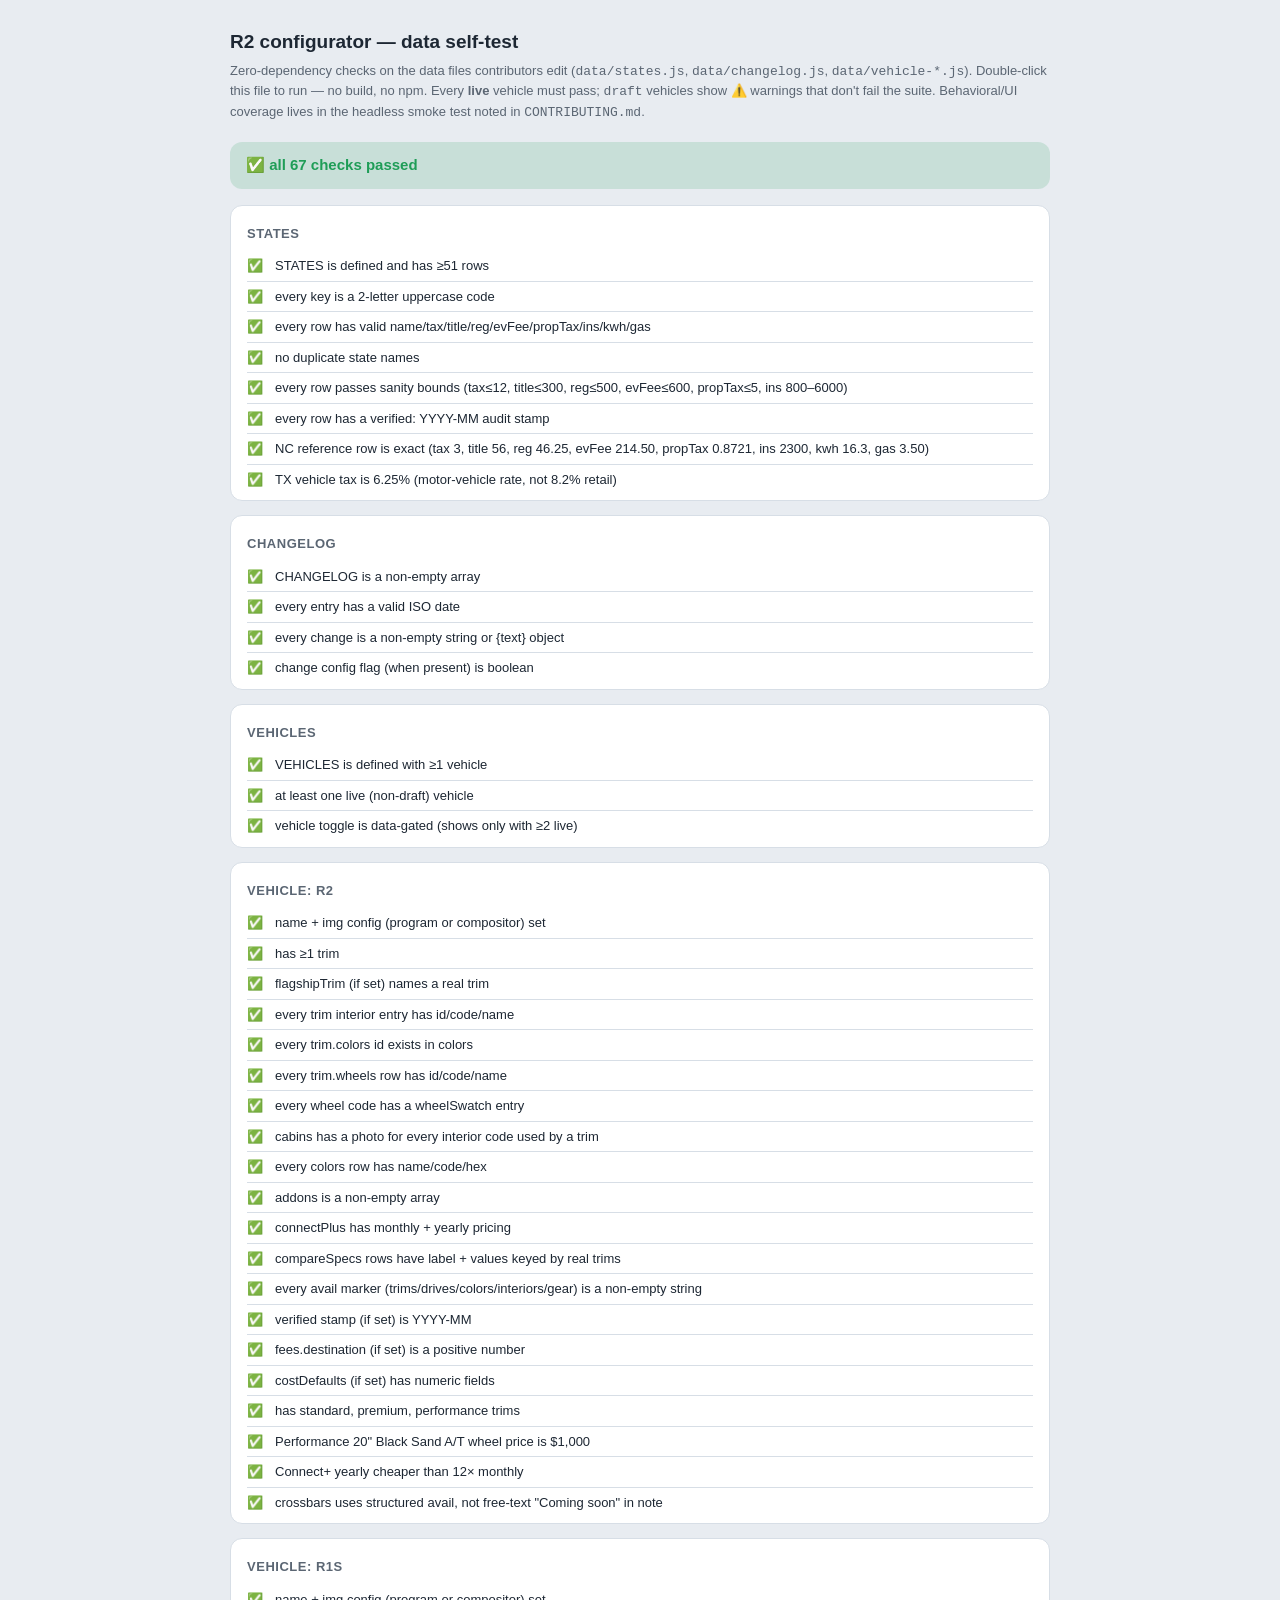
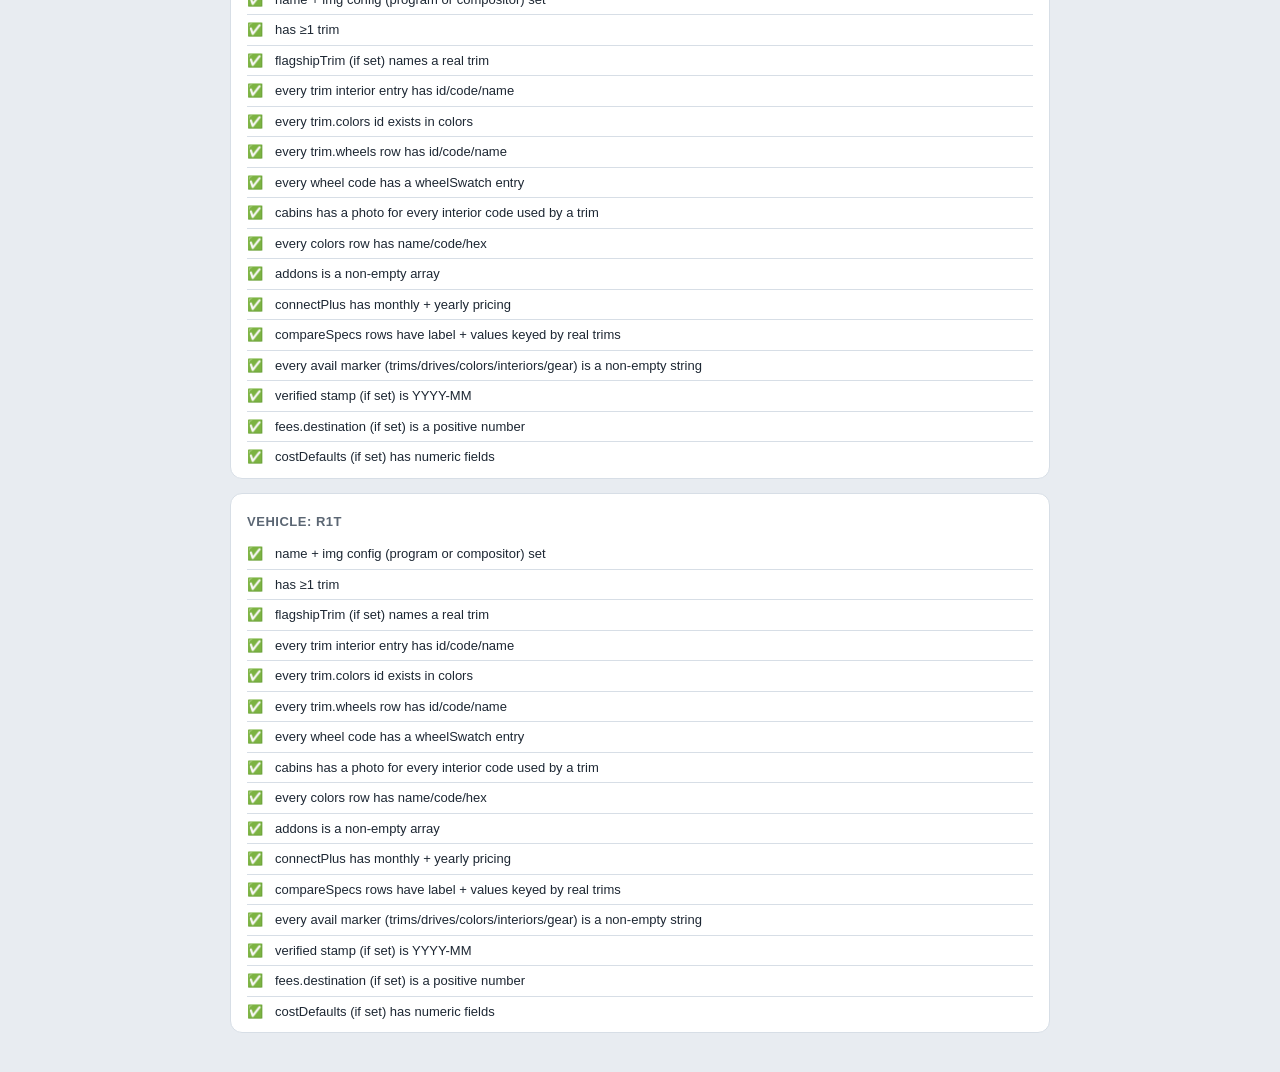
==== commit 8b638216: "Register data/vehicle-r1t.js in index.html and the selftest The file lands from the dataset branch; " ====
--- a/tests/selftest.html
+++ b/tests/selftest.html
@@ -35,6 +35,7 @@
 <!-- Load the real data files as classic scripts (same as the app does) -->
 <script src="../data/vehicle-r2.js"></script>
 <script src="../data/vehicle-r1s.js"></script>
+<script src="../data/vehicle-r1t.js"></script>
 <script src="../data/states.js"></script>
 <script src="../data/changelog.js"></script>
 <script>
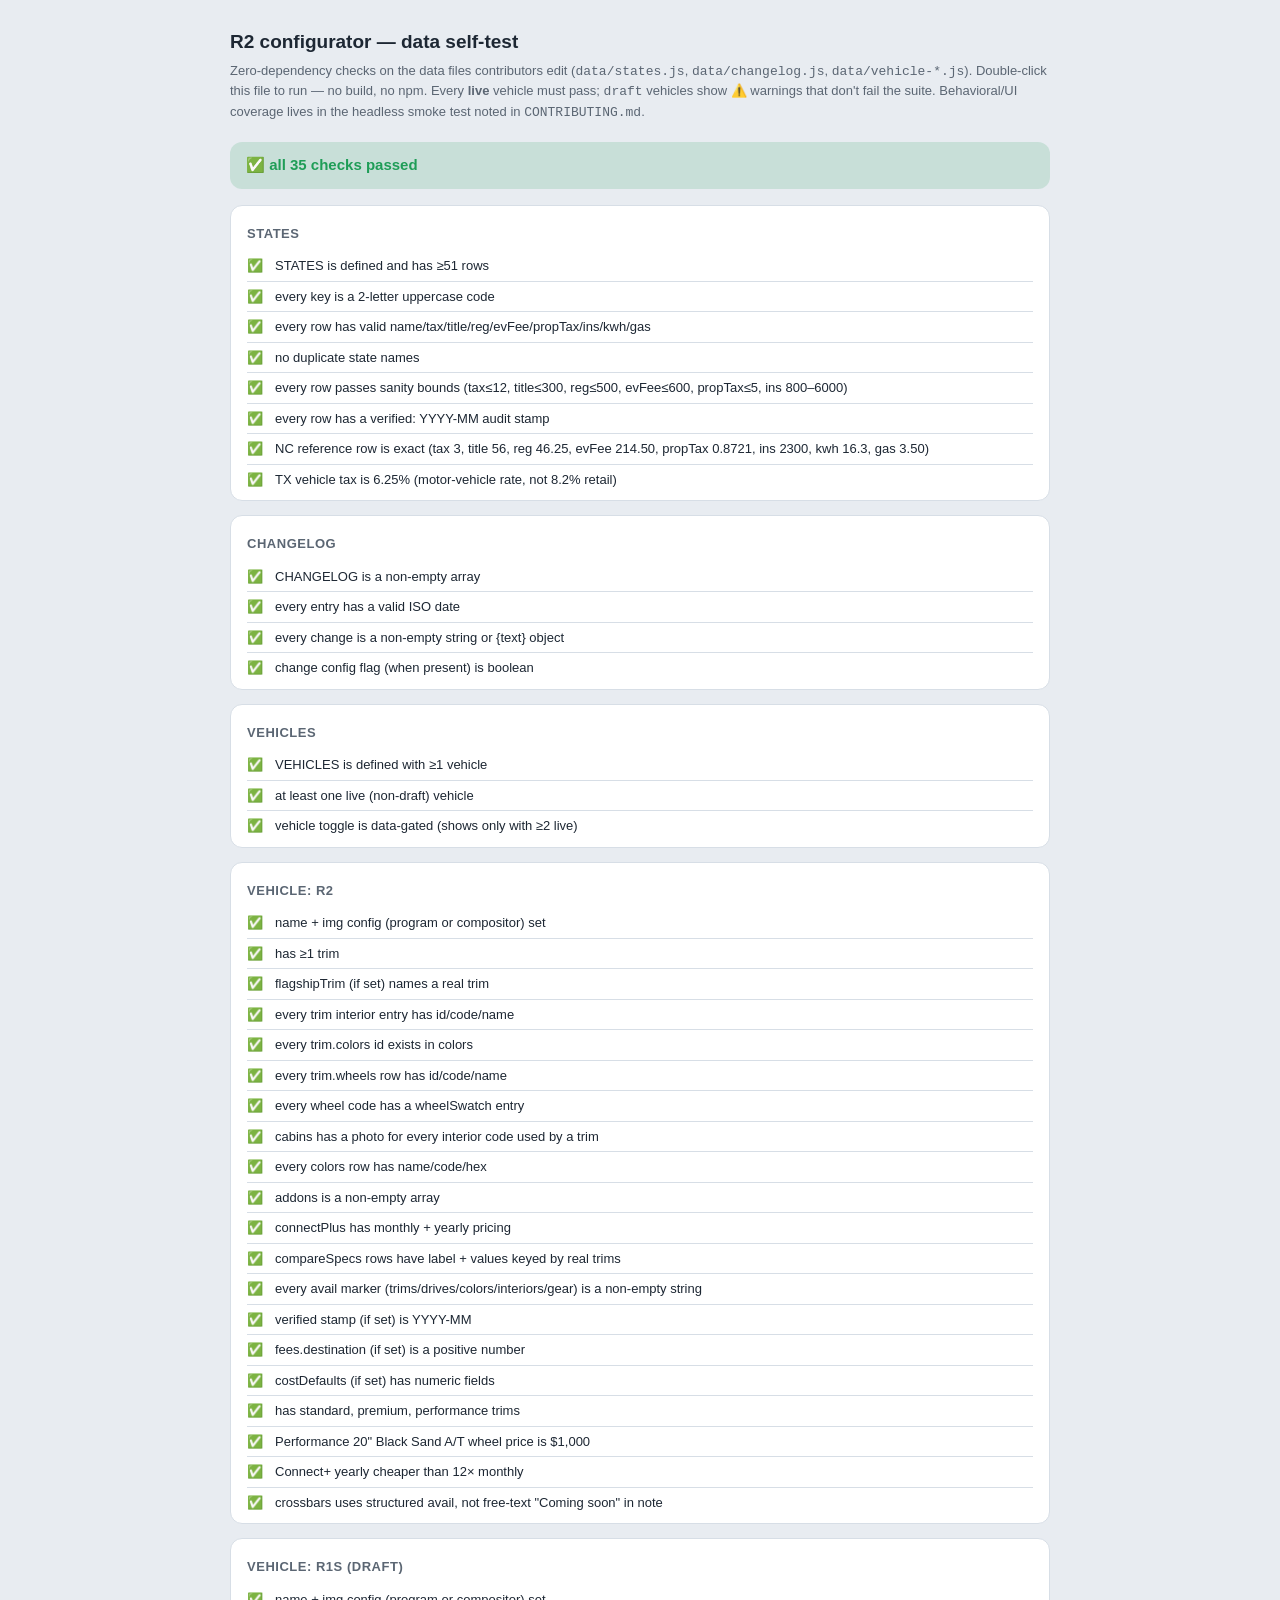
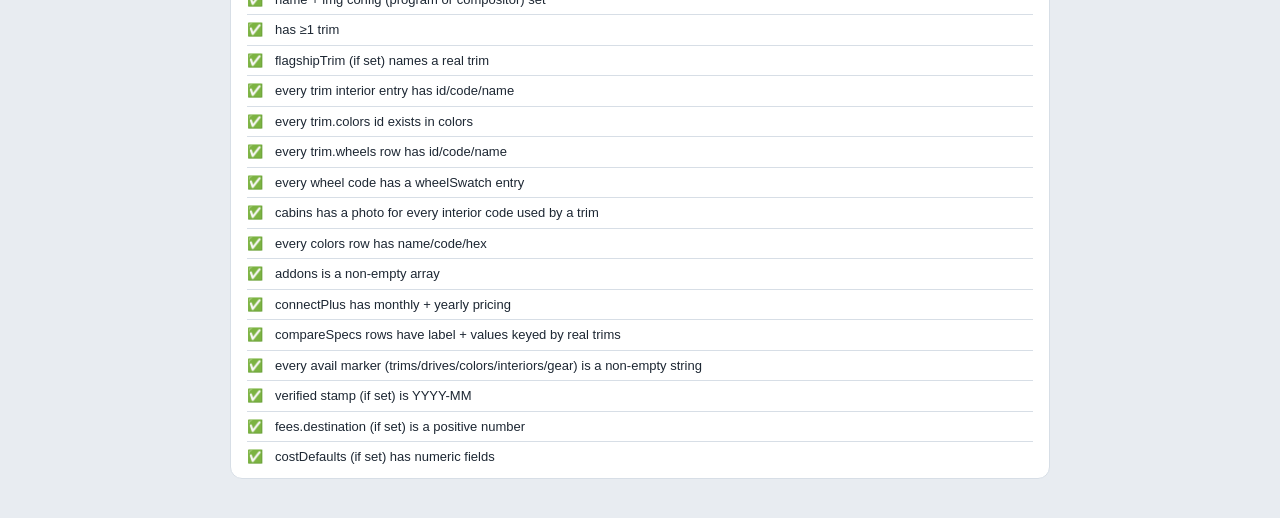
==== commit 44c51f6a: "Merge 14ca3f8a3c63c02fd46e47518d21acd3010a423f into 000048aa936a2f5b711262c5d4649b6645c63d12" ====
--- a/tests/selftest.html
+++ b/tests/selftest.html
@@ -35,7 +35,6 @@
 <!-- Load the real data files as classic scripts (same as the app does) -->
 <script src="../data/vehicle-r2.js"></script>
 <script src="../data/vehicle-r1s.js"></script>
-<script src="../data/vehicle-r1t.js"></script>
 <script src="../data/states.js"></script>
 <script src="../data/changelog.js"></script>
 <script>
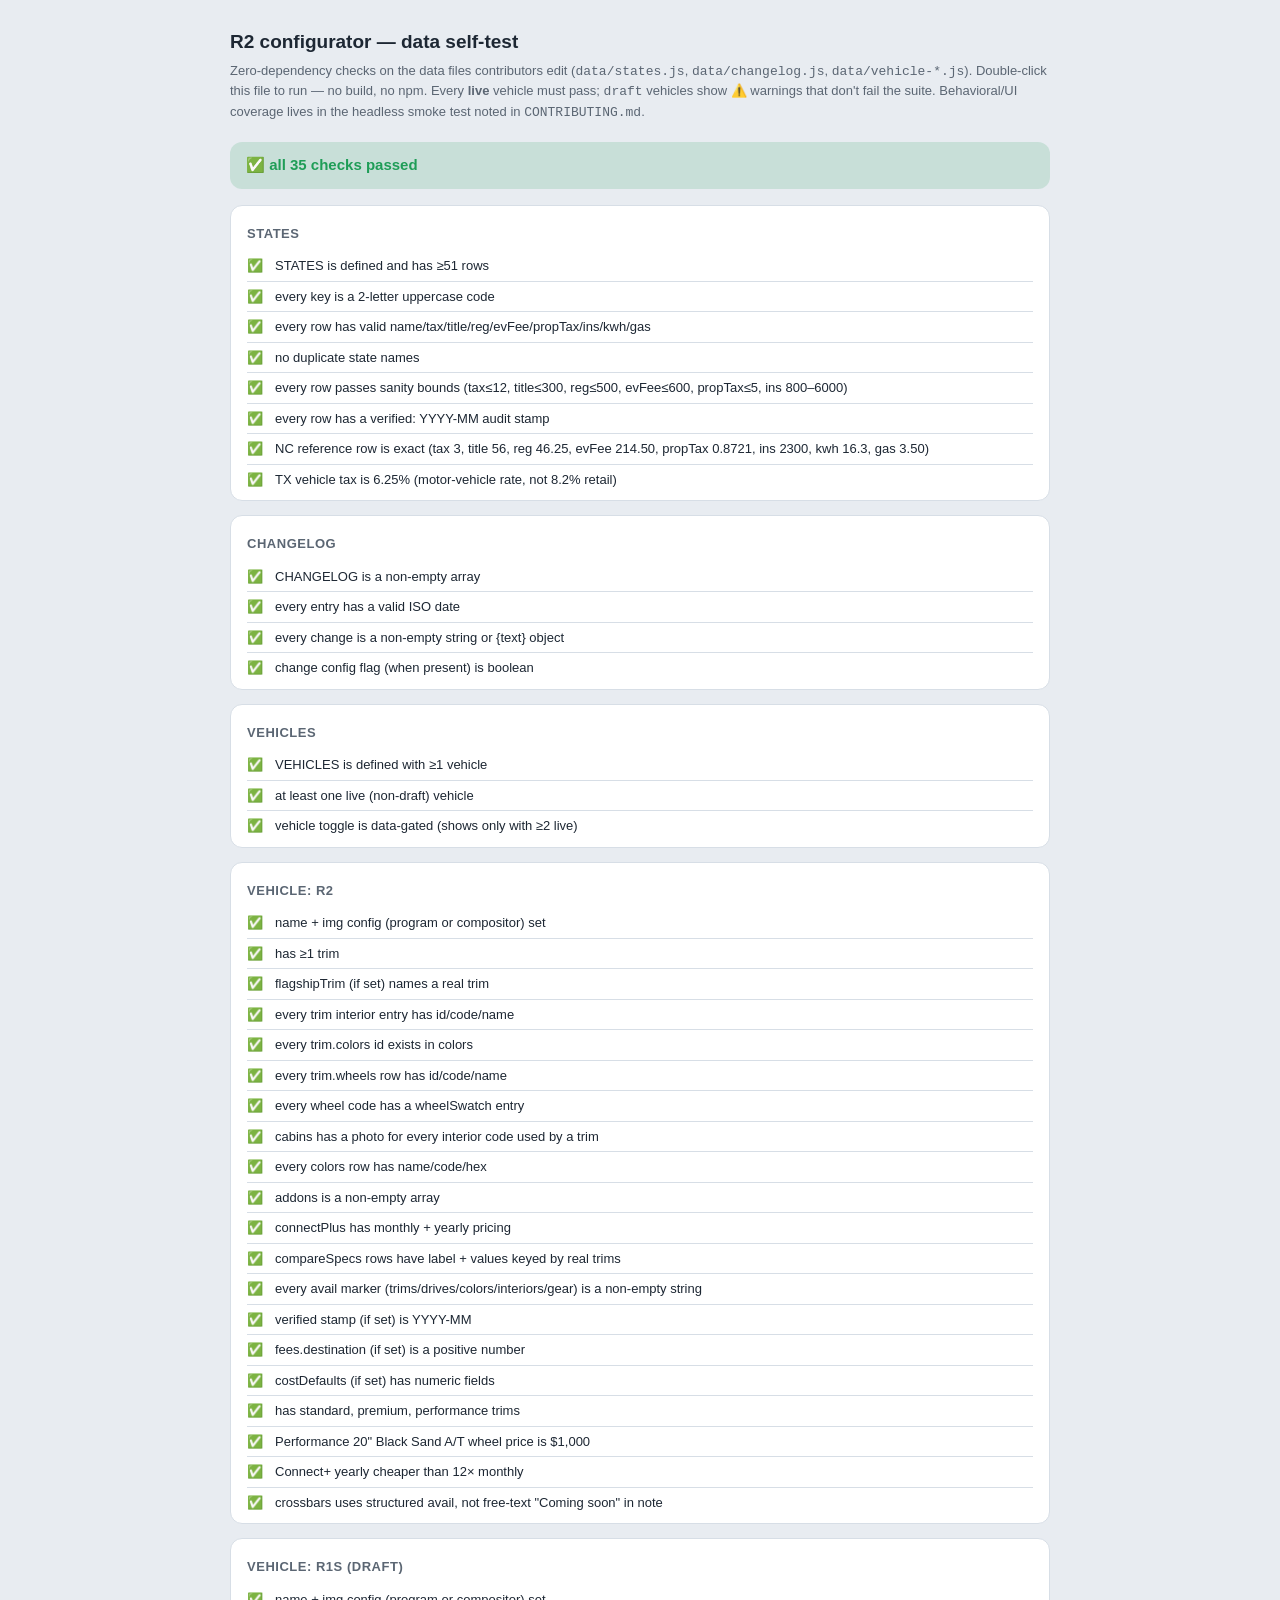
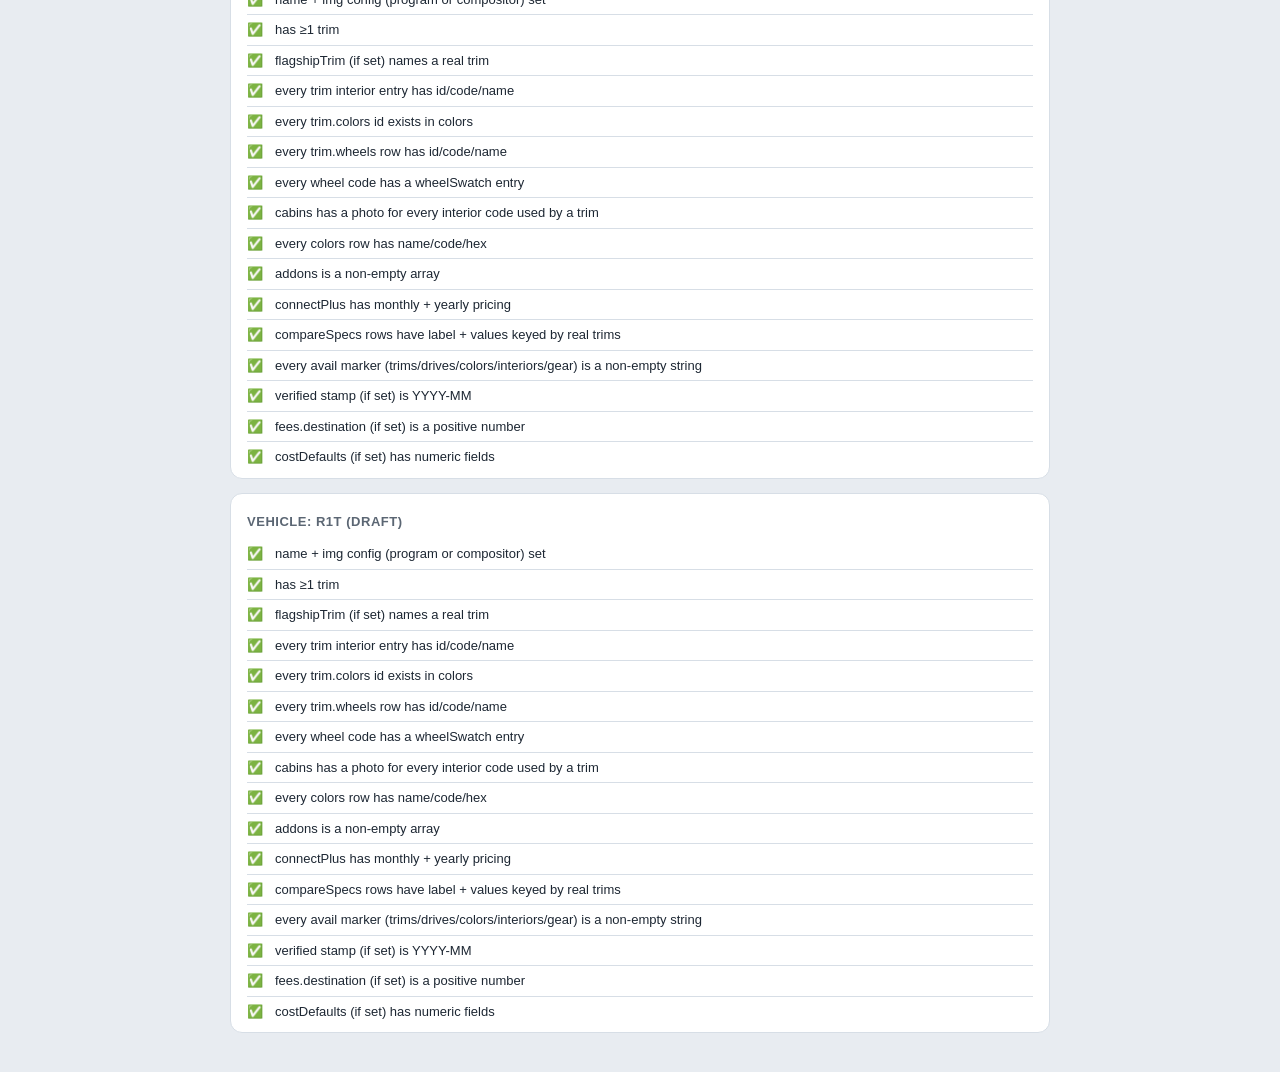
==== commit f9a0b5e8: "Merge bd5cdeebacc5e7008a3d69ac25bc410189db4abd into 000048aa936a2f5b711262c5d4649b6645c63d12" ====
--- a/tests/selftest.html
+++ b/tests/selftest.html
@@ -35,6 +35,7 @@
 <!-- Load the real data files as classic scripts (same as the app does) -->
 <script src="../data/vehicle-r2.js"></script>
 <script src="../data/vehicle-r1s.js"></script>
+<script src="../data/vehicle-r1t.js"></script>
 <script src="../data/states.js"></script>
 <script src="../data/changelog.js"></script>
 <script>
